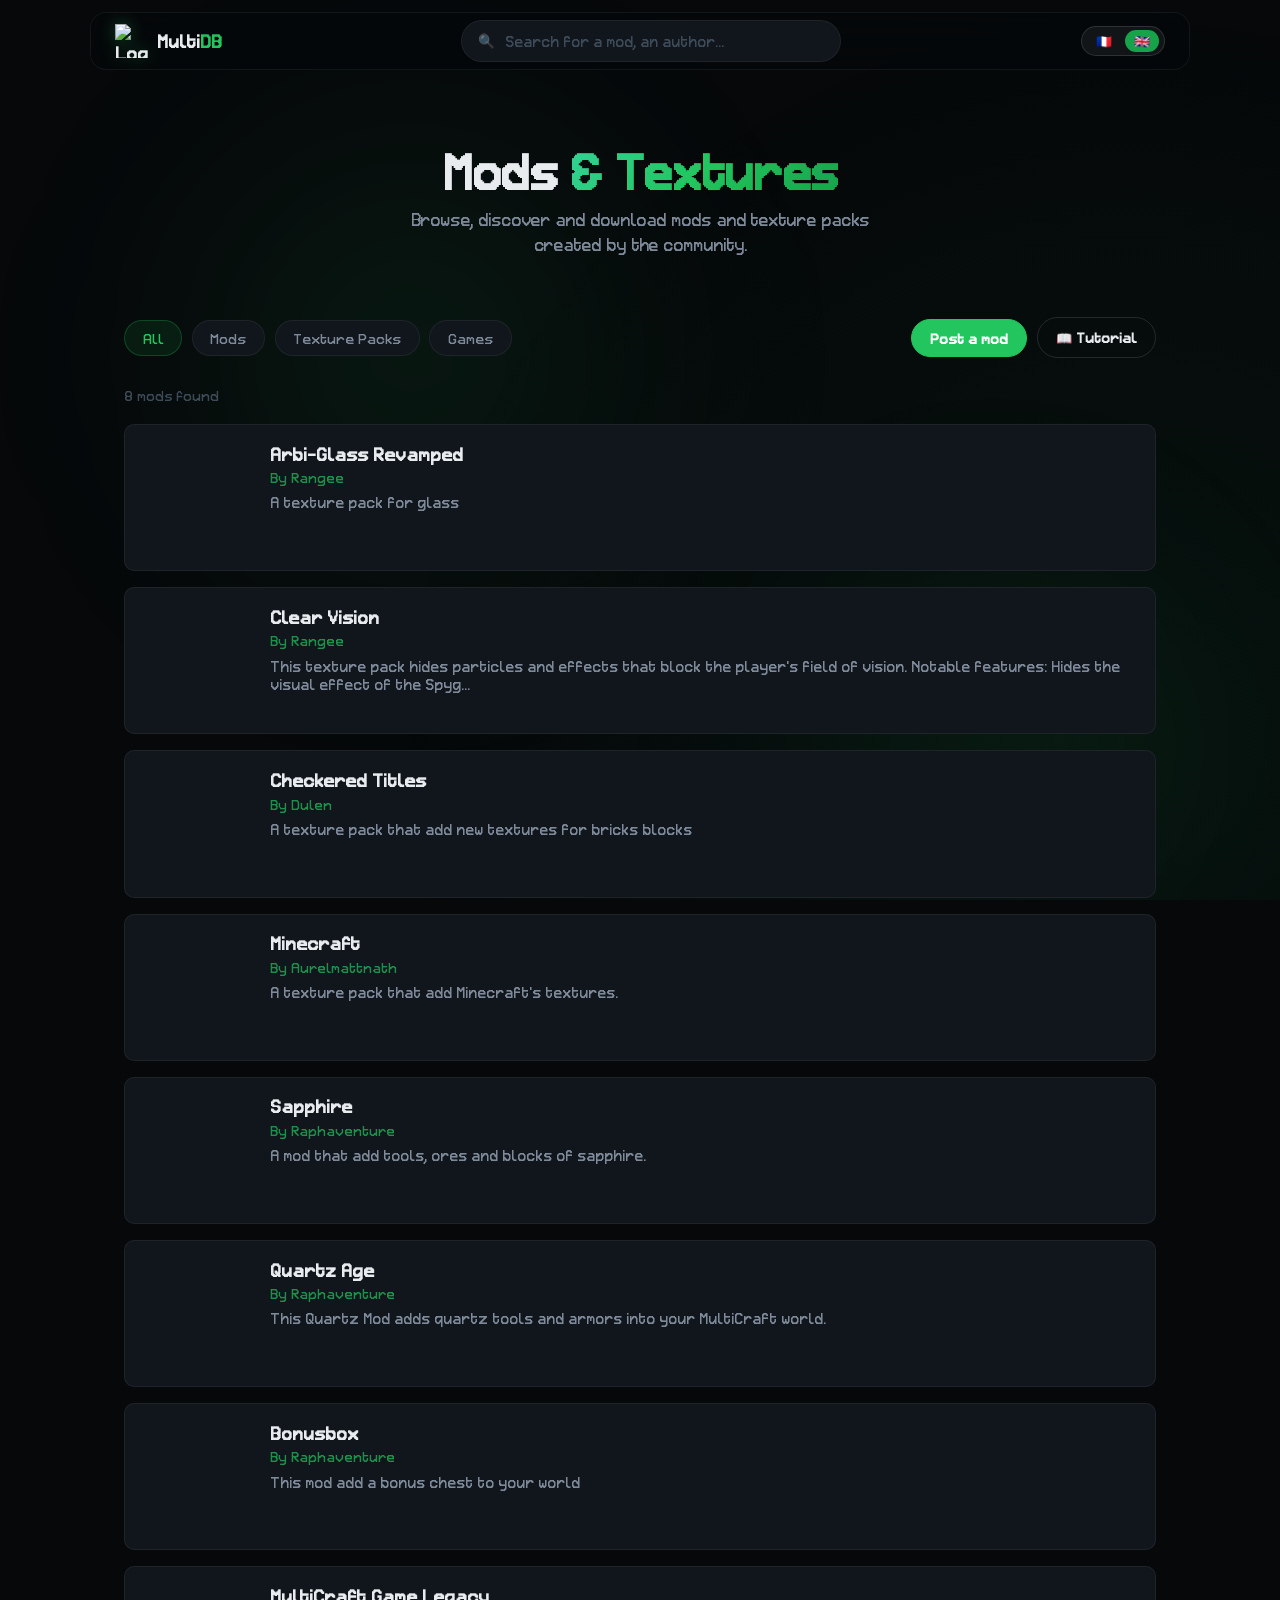
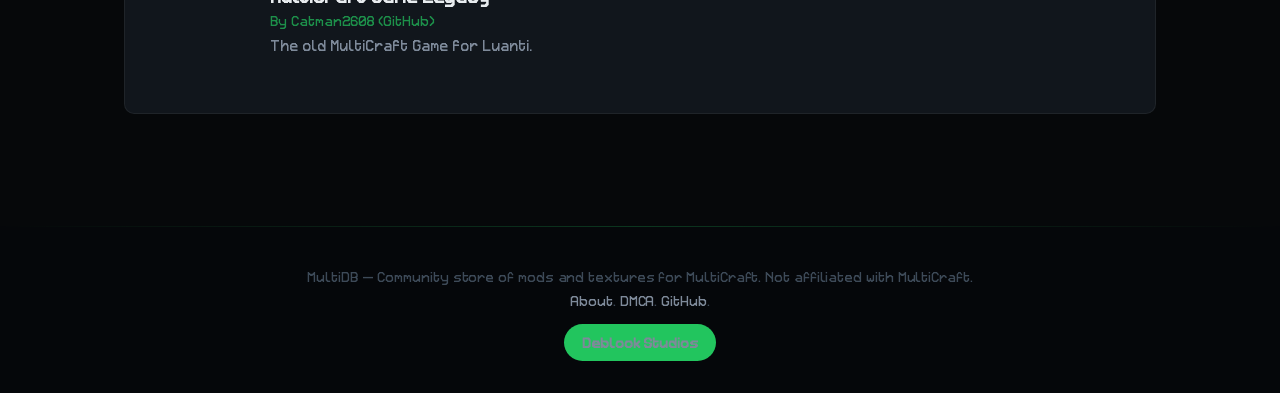
==== index.html @ 2a4f98fb "Add GoatCounter" ====
<!DOCTYPE html>
<html lang="fr">
<head>
<meta charset="UTF-8">
<meta name="viewport" content="width=device-width, initial-scale=1.0">
<title id="page-title">MultiDB — Mods & Textures pour MultiCraft</title>
<meta name="description" id="page-description" content="MultiDB, le store communautaire de mods et textures pour MultiCraft.">
<meta name="google-site-verification" content="StuE6oomFtFn4pFJ5taW9_EfONIFjCqAtrxFwFtbaLA" />
<link rel="stylesheet" href="style.css">
</head>
<body>

<div class="grid-bg"></div>
<div id="cursor-halo"></div>

<header class="site-header">
  <div class="header-inner">
    <a href="#/" class="logo" id="logo-home">
      <span class="logo">
  <img src="/icon.png" alt="Logo" style="width: 2em; height: 2em; vertical-align: middle;" />
</span>
      <span class="logo-text">Multi<em>DB</em></span>
    </a>
    <div class="search-bar" id="search-wrapper">
      <span class="search-icon">🔍</span>
      <input type="text" id="search-input" placeholder="Rechercher un mod, un auteur…" autocomplete="off">
    </div>
    <div class="lang-switch" id="lang-switch" role="group" aria-label="Choix de la langue">
      <button type="button" class="lang-btn active" data-lang="fr">🇫🇷</button>
      <button type="button" class="lang-btn" data-lang="en">🇬🇧</button>
    </div>
  </div>
</header>

<main id="app">

  <section class="page active home-page" id="page-home">
    <div class="page-header">
      <h1 id="hero-title">Mods <span class="gradient-text">& Textures</span></h1>
      <p id="hero-subtitle">Parcours, découvre et télécharge des mods et packs de textures créés par la communauté.</p>
    </div>

    <div class="category-filters" id="category-filters" role="group" aria-label="Filtrer par catégorie">
      <button type="button" class="filter-btn active" data-category="all">Tout</button>
      <button type="button" class="filter-btn" data-category="mod">Mods</button>
      <button type="button" class="filter-btn" data-category="texture">Packs de textures</button>
      <button type="button" class="filter-btn" data-category="game">Jeux</button>
      <button type="button" class="btn-post-mod" id="post-mod-btn">Poster un mod</button>
      <a href="tuto.html" class="btn-tuto" id="tuto-btn">📖 Tutoriel</a>
    </div>

    <div class="servers-count" id="mods-count"></div>

    <div id="mods-list" class="mods-list">
      <div class="loading-state">
        <div class="spinner"></div>
        <span id="loading-label">Chargement…</span>
      </div>
    </div>
  </section>

  <section class="page" id="page-detail">
    <button class="btn btn-ghost back-btn" id="back-btn" type="button">↩ Retour à la liste</button>
    <div id="mod-detail-content"></div>
  </section>

</main>

<div class="modal-overlay" id="post-mod-overlay">
  <div class="modal-box" role="dialog" aria-modal="true" aria-labelledby="post-mod-title">
    <button type="button" class="modal-close" id="post-mod-close" aria-label="Fermer">✕</button>
    <h2 id="post-mod-title">Poster un mod</h2>
    <p id="post-mod-text">Pour poster un mod, envoie un message sur Discord à <strong>.lucas76.</strong> ou un mail à <a href="mailto:creatif.france@outlook.com">creatif.france@outlook.com</a>.</p>
  </div>
</div>

<footer class="site-footer">
  <p id="footer-text">MultiDB — Store communautaire de mods et textures pour MultiCraft. Non affilié à l'éditeur du jeu.</p>
  <a href="https://multidb.vercel.app/about.html">About</a>.
  <a href="dmca.html" id="dmca-link">DMCA</a>.
    <a href="https://github.com/Deblock-Studios/MultiDB" id="github-link">GitHub</a>.
  <br><a href="https://deblock-studios.vercel.app/" class="btn-deblock" target="_blank">Deblock Studios</a>
</footer>

<div class="survey-overlay" id="survey-overlay">
  <div class="survey-modal">
    <button type="button" class="survey-close" id="survey-close" aria-label="Fermer">✕</button>
    <p id="survey-text">Nous aimerions connaitre votre avis sur MultiDB. Nous avons créé un sondage : il ne dure pas plus d'une minute à remplir ! Un grand merci à ceux qui le feront, vous aidez le développement de MultiDB.</p>
    <div style="display: flex; gap: 0.75rem; align-items: center; margin-top: 1.25rem;">
      <a href="https://framaforms.org/multidb-1785415778" class="survey-btn" id="survey-link" target="_blank" rel="noopener noreferrer">🤝 Donner mon avis</a>
      <button type="button" class="survey-skip" id="survey-skip">Plus tard</button>
    </div>
  </div>
</div>

<script src="script.js"></script>
  <!-- 100% privacy-first analytics -->
<script async src="https://scripts.simpleanalyticscdn.com/latest.js"></script>
<script data-goatcounter="https://deblock-studios.goatcounter.com/count"async src="//gc.zgo.at/count.js"></script>

</body>
</html>
---- style.css ----
@font-face {
  font-family: 'MultiCraftFont';
  src: url('MultiCraftFont.ttf') format('truetype');
  font-weight: normal;
  font-style: normal;
}

:root {
  --bg-deep: #06080a;
  --bg-surface: #0c1014;
  --bg-card: #11161c;
  --bg-card-hover: #161d26;
  --border: rgba(255, 255, 255, 0.06);
  --border-strong: rgba(255, 255, 255, 0.12);
  --green: #22c55e;
  --green-dim: #16a34a;
  --green-glow: rgba(34, 197, 94, 0.12);
  --green-muted: rgba(34, 197, 94, 0.7);
  --text: #e8ecef;
  --text-muted: #7e8a9a;
  --text-dim: #3d4a58;
  --radius: 10px;
  --radius-sm: 7px;
  --header-h: 56px;
  --font: 'MultiCraftFont', 'Inter', -apple-system, BlinkMacSystemFont, 'Segoe UI', sans-serif;
  --mono: 'MultiCraftFont', 'SF Mono', 'Fira Code', monospace;
  --transition: 0.22s cubic-bezier(0.4, 0, 0.2, 1);
}

*,
*::before,
*::after {
  box-sizing: border-box;
  margin: 0;
  padding: 0;
}

html {
  scroll-behavior: smooth;
  -webkit-font-smoothing: antialiased;
}

body {
  font-family: var(--font);
  background: var(--bg-deep);
  color: var(--text);
  min-height: 100vh;
  line-height: 1.6;
  overflow-x: hidden;
  letter-spacing: -0.005em;
}

/* ── Fond d'ambiance (orbs flottants) ── */

.grid-bg {
  position: fixed;
  inset: 0;
  z-index: 0;
  pointer-events: none;
  overflow: hidden;
  background: radial-gradient(circle at 88% 82%, rgba(34, 197, 94, 0.06) 0%, transparent 55%);
}

.grid-bg::before,
.grid-bg::after {
  content: '';
  position: absolute;
  border-radius: 50%;
  filter: blur(100px);
  opacity: 0;
  animation: orbFloat 12s ease-in-out infinite, orbFadeIn 1.5s ease forwards;
}

.grid-bg::before {
  width: 620px;
  height: 620px;
  background: radial-gradient(circle, rgba(34, 197, 94, 0.12) 0%, transparent 70%);
  top: 5%;
  left: 8%;
  animation-duration: 14s, 1.5s;
}

.grid-bg::after {
  width: 520px;
  height: 520px;
  background: radial-gradient(circle, rgba(34, 197, 94, 0.09) 0%, transparent 70%);
  bottom: -12%;
  right: 2%;
  animation-duration: 12s, 1.5s;
  animation-delay: 0s, 0.35s;
}

@keyframes orbFloat {
  0%,
  100% {
    transform: translate(0, 0) scale(1);
  }

  33% {
    transform: translate(40px, -30px) scale(1.05);
  }

  66% {
    transform: translate(-30px, 25px) scale(0.97);
  }
}

@keyframes orbFadeIn {
  to {
    opacity: 1;
  }
}

/* ── Halo du curseur ── */

#cursor-halo {
  position: fixed;
  width: 100px;
  height: 100px;
  border-radius: 50%;
  pointer-events: none;
  z-index: 0;
  background: radial-gradient(circle, rgba(34, 197, 94, 0.14) 0%, transparent 70%);
  opacity: 0;
  transition: opacity 0.5s ease;
  will-change: transform;
}

body.cursor-active #cursor-halo {
  opacity: 1;
}

/* ── Header flottant (pilule) ── */

.site-header {
  position: sticky;
  top: 12px;
  z-index: 100;
  max-width: 1100px;
  margin: 0 auto;
  background: rgba(6, 8, 10, 0.82);
  backdrop-filter: blur(20px);
  -webkit-backdrop-filter: blur(20px);
  border: 1px solid var(--border);
  border-radius: 16px;
  overflow: hidden;
  transition: box-shadow 0.3s ease;
}

.site-header.scrolled {
  box-shadow: 0 4px 20px rgba(0, 0, 0, 0.35);
}

.header-inner {
  max-width: 1100px;
  margin: 0 auto;
  padding: 0 1.5rem;
  height: var(--header-h);
  display: flex;
  align-items: center;
  justify-content: space-between;
  gap: 1rem;
}

.logo {
  display: flex;
  align-items: center;
  gap: 0.55rem;
  text-decoration: none;
  color: var(--text);
  font-weight: 600;
  font-size: 1.05rem;
  transition: color var(--transition);
  flex-shrink: 0;
}

.logo:hover {
  color: var(--green);
}

.logo img {
  width: 2em;
  height: 2em;
  filter: drop-shadow(0 0 8px rgba(34, 197, 94, 0.35));
}

.logo em {
  font-style: normal;
  color: var(--green);
}

/* ── Layout principal ── */

#app {
  position: relative;
  z-index: 1;
  max-width: 1080px;
  margin: 0 auto;
  padding: 2.5rem 1.5rem 4rem;
  min-height: calc(100vh - var(--header-h) - 60px);
}

.page {
  display: none;
  animation: fadeIn 0.35s ease forwards;
}

.page.active {
  display: block;
}

@keyframes fadeIn {
  from {
    opacity: 0;
    transform: translateY(8px);
  }

  to {
    opacity: 1;
    transform: translateY(0);
  }
}

.gradient-text {
  background: linear-gradient(135deg, #34d399 0%, #22c55e 50%, #16a34a 100%);
  -webkit-background-clip: text;
  -webkit-text-fill-color: transparent;
  background-clip: text;
}

/* ── Héro (page d'accueil) ── */

.home-page .page-header {
  text-align: center;
  padding: 3rem 0 1.5rem;
}

.home-page .page-header h1 {
  font-size: clamp(2rem, 5vw, 2.8rem);
  line-height: 1.1;
  letter-spacing: -0.03em;
  margin-bottom: 0.75rem;
}

.home-page .page-header p {
  max-width: 480px;
  margin: 0 auto;
  color: var(--text-muted);
  font-size: 0.95rem;
  line-height: 1.65;
}

/* ── Boutons ── */

.btn {
  display: inline-flex;
  align-items: center;
  justify-content: center;
  gap: 0.4rem;
  padding: 0.55rem 1.15rem;
  border-radius: var(--radius-sm);
  font-family: var(--font);
  font-weight: 600;
  font-size: 0.82rem;
  text-decoration: none;
  cursor: pointer;
  border: none;
  transition: transform var(--transition), box-shadow var(--transition), background var(--transition), border-color var(--transition);
  text-align: center;
  letter-spacing: -0.01em;
}

.btn:hover {
  transform: translateY(-1px);
}

.btn:active {
  transform: translateY(0) scale(0.98);
}

.btn-primary {
  background: var(--green);
  color: #fff;
  box-shadow: 0 2px 10px rgba(34, 197, 94, 0.2);
}

.btn-primary:hover {
  background: var(--green-dim);
  box-shadow: 0 4px 18px rgba(34, 197, 94, 0.3);
}

.btn-ghost {
  background: transparent;
  color: var(--green);
  border: 1px solid var(--border-strong);
}

.btn-ghost:hover {
  background: rgba(34, 197, 94, 0.06);
  border-color: rgba(34, 197, 94, 0.3);
}

.back-btn {
  margin-bottom: 1.75rem;
}

/* ── En-têtes de page (sous-pages) ── */

.page-header {
  margin-bottom: 2.25rem;
}

.page-header h1 {
  font-size: clamp(1.6rem, 4vw, 2.2rem);
  margin-bottom: 0.4rem;
}

.page-header p {
  color: var(--text-muted);
  font-size: 0.98rem;
}

/* ── États de chargement ── */

.loading-state,
.empty-state,
.error-state {
  text-align: center;
  padding: 3rem 1rem;
  color: var(--text-muted);
}

.spinner {
  width: 32px;
  height: 32px;
  border: 2px solid var(--border);
  border-top-color: var(--green);
  border-radius: 50%;
  margin: 0 auto 0.85rem;
  animation: spin 0.7s linear infinite;
}

@keyframes spin {
  to {
    transform: rotate(360deg);
  }
}

/* ── Barre de recherche ── */

.search-bar {
  flex: 1;
  max-width: 380px;
  display: flex;
  align-items: center;
  gap: 0.6rem;
  background: var(--bg-card);
  border: 1px solid var(--border);
  border-radius: 999px;
  padding: 0.6rem 1rem;
  transition: border-color var(--transition), box-shadow var(--transition);
}

.search-bar:focus-within {
  border-color: rgba(34, 197, 94, 0.3);
  box-shadow: 0 0 0 2px rgba(34, 197, 94, 0.06);
}

.search-icon {
  font-size: 0.85rem;
  opacity: 0.5;
  flex-shrink: 0;
}

.search-bar input {
  flex: 1;
  border: none;
  outline: none;
  background: none;
  color: var(--text);
  font-family: var(--font);
  font-size: 0.85rem;
  min-width: 0;
}

.search-bar input::placeholder {
  color: var(--text-dim);
}

.servers-count {
  color: var(--text-dim);
  font-size: 0.8rem;
  margin-bottom: 1.1rem;
}

/* ── Filtres de catégories ── */

.category-filters {
  display: flex;
  gap: 0.6rem;
  flex-wrap: wrap;
  align-items: center;
  margin-bottom: 1.75rem;
}

.filter-btn {
  padding: 0.5rem 1.1rem;
  border: 1px solid var(--border);
  background: var(--bg-card);
  color: var(--text-muted);
  font-family: var(--font);
  font-weight: 500;
  font-size: 0.82rem;
  cursor: pointer;
  border-radius: 999px;
  transition: color var(--transition), background var(--transition), border-color var(--transition);
}

.filter-btn:hover {
  color: var(--text);
  border-color: var(--border-strong);
  background: rgba(255, 255, 255, 0.04);
}

.filter-btn.active {
  color: var(--green);
  background: rgba(34, 197, 94, 0.1);
  border-color: rgba(34, 197, 94, 0.25);
}

.btn-post-mod {
  margin-left: auto;
  padding: 0.55rem 1.15rem;
  border: 1px solid var(--green);
  background: var(--green);
  color: #fff;
  font-family: var(--font);
  font-weight: 600;
  font-size: 0.82rem;
  cursor: pointer;
  border-radius: 999px;
  transition: background var(--transition), transform var(--transition), box-shadow var(--transition);
}

.btn-post-mod:hover {
  background: var(--green-dim);
  transform: translateY(-1px);
  box-shadow: 0 2px 10px rgba(34, 197, 94, 0.2);
}

.btn-tuto {
  display: inline-flex;
  align-items: center;
  gap: 0.4rem;
  padding: 0.55rem 1.15rem;
  border: 1px solid var(--border-strong);
  background: transparent;
  color: var(--text);
  font-family: var(--font);
  font-weight: 600;
  font-size: 0.82rem;
  cursor: pointer;
  border-radius: 999px;
  text-decoration: none;
  transition: background var(--transition), border-color var(--transition), transform var(--transition);
}

.btn-tuto:hover {
  background: rgba(255, 255, 255, 0.05);
  border-color: rgba(34, 197, 94, 0.3);
  transform: translateY(-1px);
}

/* ── Sélecteur de langue ── */

.lang-switch {
  display: flex;
  align-items: center;
  gap: 4px;
  background: rgba(255, 255, 255, 0.06);
  border: 1px solid rgba(255, 255, 255, 0.12);
  border-radius: 999px;
  padding: 3px 5px;
  flex-shrink: 0;
}

.lang-btn {
  background: none;
  border: none;
  cursor: pointer;
  font-size: 0.8rem;
  font-weight: 700;
  letter-spacing: 0.04em;
  color: var(--text-dim);
  padding: 0.3rem 0.55rem;
  border-radius: 999px;
  transition: background 0.18s, color 0.18s;
  line-height: 1;
  font-family: var(--font);
}

.lang-btn:hover:not(.active) {
  background: rgba(255, 255, 255, 0.08);
  color: var(--text);
}

.lang-btn.active {
  background: var(--green-dim);
  color: #fff;
}

/* ── Modale "Poster un mod" ── */

.modal-overlay {
  display: none;
  position: fixed;
  inset: 0;
  background: rgba(0, 0, 0, 0.65);
  backdrop-filter: blur(8px);
  -webkit-backdrop-filter: blur(8px);
  align-items: center;
  justify-content: center;
  z-index: 1000;
  padding: 1.25rem;
}

.modal-overlay.active {
  display: flex;
}

.modal-box {
  position: relative;
  width: 100%;
  max-width: 420px;
  background: var(--bg-card);
  border: 1px solid var(--border-strong);
  border-radius: var(--radius);
  padding: 1.75rem 1.5rem 1.5rem;
  box-shadow: 0 20px 60px rgba(0, 0, 0, 0.5);
  animation: slideUp 0.25s ease;
}

.modal-box h2 {
  margin: 0 0 0.9rem;
  color: var(--text);
  font-size: 1.2rem;
  padding-right: 1.5rem;
}

.modal-box p {
  margin: 0;
  color: var(--text-muted);
  line-height: 1.6;
  font-size: 0.92rem;
}

.modal-box a {
  color: var(--green);
  text-decoration: underline;
  text-underline-offset: 3px;
}

.modal-close {
  position: absolute;
  top: 1rem;
  right: 1rem;
  width: 30px;
  height: 30px;
  border-radius: 50%;
  border: 1px solid var(--border);
  background: transparent;
  color: var(--text-muted);
  font-size: 0.88rem;
  cursor: pointer;
  transition: color var(--transition), border-color var(--transition);
  display: flex;
  align-items: center;
  justify-content: center;
}

.modal-close:hover {
  color: var(--text);
  border-color: var(--border-strong);
}

/* ── Liste des mods ── */

.mods-list {
  display: flex;
  flex-direction: column;
  gap: 1rem;
}

@keyframes slideUp {
  from {
    opacity: 0;
    transform: translateY(12px);
  }

  to {
    opacity: 1;
    transform: translateY(0);
  }
}

.mod-card {
  display: flex;
  align-items: flex-start;
  gap: 1.1rem;
  width: 100%;
  background: var(--bg-card);
  border: 1px solid var(--border);
  border-radius: var(--radius);
  padding: 1.1rem;
  cursor: pointer;
  text-align: left;
  color: inherit;
  font-family: var(--font);
  transition: border-color var(--transition), transform var(--transition), background var(--transition), box-shadow var(--transition);
  animation: slideUp 0.4s ease backwards;
}

.mod-card:hover,
.mod-card:focus-visible {
  border-color: rgba(34, 197, 94, 0.2);
  background: var(--bg-card-hover);
  transform: translateY(-3px);
  box-shadow: 0 4px 20px rgba(0, 0, 0, 0.2);
}

.mod-card:focus-visible {
  outline: 2px solid var(--green-dim);
  outline-offset: 2px;
}

.mod-card-image {
  flex-shrink: 0;
  width: 110px;
  height: 110px;
  border-radius: var(--radius-sm);
  object-fit: cover;
  border: 1px solid var(--border);
  background: var(--bg-surface);
}

.mod-card-body {
  flex: 1;
  min-width: 0;
  display: flex;
  flex-direction: column;
  gap: 0.3rem;
}

.mod-card-title {
  font-size: 1.05rem;
  font-weight: 600;
  line-height: 1.3;
  word-break: break-word;
}

.mod-card-author {
  font-size: 0.78rem;
  color: var(--green-muted);
  font-weight: 500;
}

.mod-card-excerpt {
  font-size: 0.85rem;
  color: var(--text-muted);
  margin-top: 0.15rem;
  display: -webkit-box;
  -webkit-line-clamp: 2;
  -webkit-box-orient: vertical;
  overflow: hidden;
  word-break: break-word;
}

/* ── Page détail d'un mod ── */

.mod-detail-banner {
  width: 100%;
  max-height: 340px;
  object-fit: cover;
  border-radius: var(--radius);
  border: 1px solid var(--border);
  margin-bottom: 1.75rem;
  display: block;
  background: var(--bg-surface);
}

.mod-detail-title {
  font-size: clamp(1.6rem, 4vw, 2.3rem);
  margin-bottom: 0.6rem;
  word-break: break-word;
}

.mod-detail-meta {
  display: flex;
  flex-wrap: wrap;
  align-items: center;
  gap: 0.5rem 1rem;
  color: var(--text-muted);
  font-size: 0.92rem;
  margin-bottom: 1.75rem;
}

.mod-detail-author {
  color: var(--green-muted);
  font-weight: 600;
}

.btn-discord {
  display: inline-flex;
  align-items: center;
  gap: 0.45rem;
  padding: 0.4rem 0.9rem;
  background: #5865f2;
  color: #fff;
  font-family: var(--font);
  font-weight: 600;
  font-size: 0.82rem;
  border-radius: 999px;
  border: none;
  cursor: pointer;
  transition: background var(--transition), transform var(--transition);
}

.btn-discord:hover {
  background: #4752c4;
  transform: translateY(-1px);
}

.btn-discord.copied {
  background: var(--green);
}

.mod-detail-description {
  background: var(--bg-surface);
  border: 1px solid var(--border);
  border-radius: var(--radius);
  padding: 1.4rem 1.6rem;
  margin-bottom: 1.75rem;
  color: var(--text-muted);
  white-space: pre-line;
  line-height: 1.75;
  word-break: break-word;
}

.mod-detail-description h3 {
  color: var(--text-dim);
  font-size: 0.78rem;
  text-transform: uppercase;
  letter-spacing: 0.06em;
  margin-bottom: 0.85rem;
}

.mod-detail-description p {
  margin: 0;
  font-size: 0.92rem;
}

.mod-detail-actions {
  display: flex;
  gap: 0.75rem;
  flex-wrap: wrap;
}

/* ── Pied de page ── */

.site-footer {
  position: relative;
  z-index: 1;
  text-align: center;
  padding: 2.5rem 1.5rem 2rem;
  margin-top: 3rem;
  border-top: 1px solid transparent;
  border-image: linear-gradient(90deg, transparent, rgba(34, 197, 94, 0.25), transparent) 1;
  background: rgba(6, 8, 10, 0.6);
  color: var(--text-dim);
  font-size: 0.8rem;
}

.site-footer p {
  margin: 0 0 0.25rem;
}

.site-footer a {
  color: var(--text-muted);
  text-decoration: none;
  transition: color 0.15s;
}

.site-footer a:hover {
  color: var(--green);
}

.btn-deblock {
  display: inline-block;
  margin-top: 0.75rem;
  padding: 0.5rem 1.15rem;
  background: var(--green);
  color: #fff;
  font-size: 0.82rem;
  font-weight: 600;
  text-decoration: none;
  border-radius: 999px;
  transition: background 0.2s, transform 0.2s;
}

.btn-deblock:hover {
  background: var(--green-dim);
  color: #fff;
  transform: translateY(-1px);
}

/* ── MEDIA QUERIES ── */

@media (max-width: 1024px) {
  .header-inner {
    padding: 0 1rem;
  }

  #app {
    padding: 2rem 1rem 3rem;
  }
}

@media (max-width: 768px) {
  .site-header,
  .header-inner {
    overflow: visible;
  }

  .site-header {
    top: 8px;
    width: calc(100% - 1rem);
  }

  .header-inner {
    flex-wrap: wrap;
    height: auto;
    padding: 0.65rem 0.85rem;
    gap: 0.6rem;
  }

  .search-bar {
    order: 3;
    max-width: none;
    width: 100%;
  }

  #app {
    padding: 1.25rem 0.75rem 2.5rem;
  }

  .home-page .page-header {
    padding: 1.5rem 0 1.25rem;
  }

  .home-page .page-header h1 {
    font-size: clamp(1.7rem, 5vw, 2.3rem);
  }

  .page-header h1 {
    font-size: clamp(1.4rem, 4vw, 1.85rem);
  }

  .page-header p {
    font-size: 0.9rem;
  }

  .category-filters {
    gap: 0.5rem;
    margin-bottom: 1.5rem;
  }

  .mod-detail-banner {
    max-height: 220px;
  }

  .mod-detail-description {
    padding: 1.1rem 1.25rem;
    font-size: 0.92rem;
  }

  .mod-detail-actions {
    flex-direction: column;
  }

  .mod-detail-actions .btn {
    width: 100%;
  }
}

@media (max-width: 600px) {
  .btn-post-mod {
    margin-left: 0;
    width: 100%;
  }
}

@media (max-width: 560px) {
  .mod-card {
    flex-direction: column;
  }

  .mod-card-image {
    width: 100%;
    height: 160px;
  }

  .mod-card-excerpt {
    -webkit-line-clamp: 3;
  }

  .filter-btn {
    padding: 0.45rem 0.9rem;
    font-size: 0.78rem;
  }
}

@media (max-width: 480px) {
  .header-inner {
    padding: 0.6rem 0.75rem;
  }

  .logo {
    font-size: 0.9rem;
    gap: 0.4rem;
  }

  .btn {
    padding: 0.55rem 0.9rem;
    font-size: 0.82rem;
  }

  .mod-detail-title {
    font-size: 1.4rem;
  }

  .lang-switch {
    padding: 2px 3px;
  }

  .lang-btn {
    padding: 0.25rem 0.45rem;
    font-size: 0.7rem;
  }
}

@media (hover: none),
(pointer: coarse) {
  #cursor-halo {
    display: none;
  }
}

@media (prefers-reduced-motion: reduce) {

  *,
  *::before,
  *::after {
    animation-duration: 0.01ms !important;
    transition-duration: 0.01ms !important;
  }

  #cursor-halo {
    display: none;
  }
}

/* ── Popup de sondage ── */

.survey-overlay {
  display: none;
  position: fixed;
  inset: 0;
  background: rgba(0, 0, 0, 0.65);
  backdrop-filter: blur(8px);
  -webkit-backdrop-filter: blur(8px);
  align-items: center;
  justify-content: center;
  z-index: 2000;
  padding: 1.25rem;
}

.survey-overlay.active {
  display: flex;
}

.survey-modal {
  position: relative;
  width: 100%;
  max-width: 440px;
  background: var(--bg-card);
  border: 1px solid var(--border-strong);
  border-radius: var(--radius);
  padding: 1.75rem 1.5rem 1.5rem;
  box-shadow: 0 20px 60px rgba(0, 0, 0, 0.5);
  animation: slideUp 0.25s ease;
}

.survey-modal p {
  margin: 0 0 1.25rem;
  color: var(--text-muted);
  line-height: 1.7;
  font-size: 0.95rem;
}

.survey-modal .survey-btn {
  display: inline-block;
  padding: 0.65rem 1.3rem;
  background: var(--green);
  color: #fff;
  font-family: var(--font);
  font-weight: 600;
  font-size: 0.88rem;
  text-decoration: none;
  border-radius: var(--radius-sm);
  transition: background var(--transition), transform var(--transition);
  cursor: pointer;
  border: none;
}

.survey-modal .survey-btn:hover {
  background: var(--green-dim);
  transform: translateY(-1px);
}

.survey-modal .survey-skip {
  display: inline-block;
  margin-left: 0.75rem;
  padding: 0.7rem 0.5rem;
  background: transparent;
  color: var(--text-dim);
  font-family: var(--font);
  font-size: 0.85rem;
  cursor: pointer;
  border: none;
  text-decoration: underline;
  text-underline-offset: 3px;
  transition: color var(--transition);
}

.survey-modal .survey-skip:hover {
  color: var(--text-muted);
}

.survey-modal .survey-close {
  position: absolute;
  top: 1rem;
  right: 1rem;
  width: 30px;
  height: 30px;
  border-radius: 50%;
  border: 1px solid var(--border);
  background: transparent;
  color: var(--text-muted);
  font-size: 0.88rem;
  cursor: pointer;
  transition: color var(--transition), border-color var(--transition);
  display: flex;
  align-items: center;
  justify-content: center;
}

.survey-modal .survey-close:hover {
  color: var(--text);
  border-color: var(--border-strong);
}

@media (max-width: 480px) {
  .survey-modal {
    padding: 1.5rem 1.25rem 1.5rem;
  }

  .survey-modal .survey-skip {
    display: block;
    margin-left: 0;
    margin-top: 0.6rem;
    padding: 0.5rem 0;
  }
}
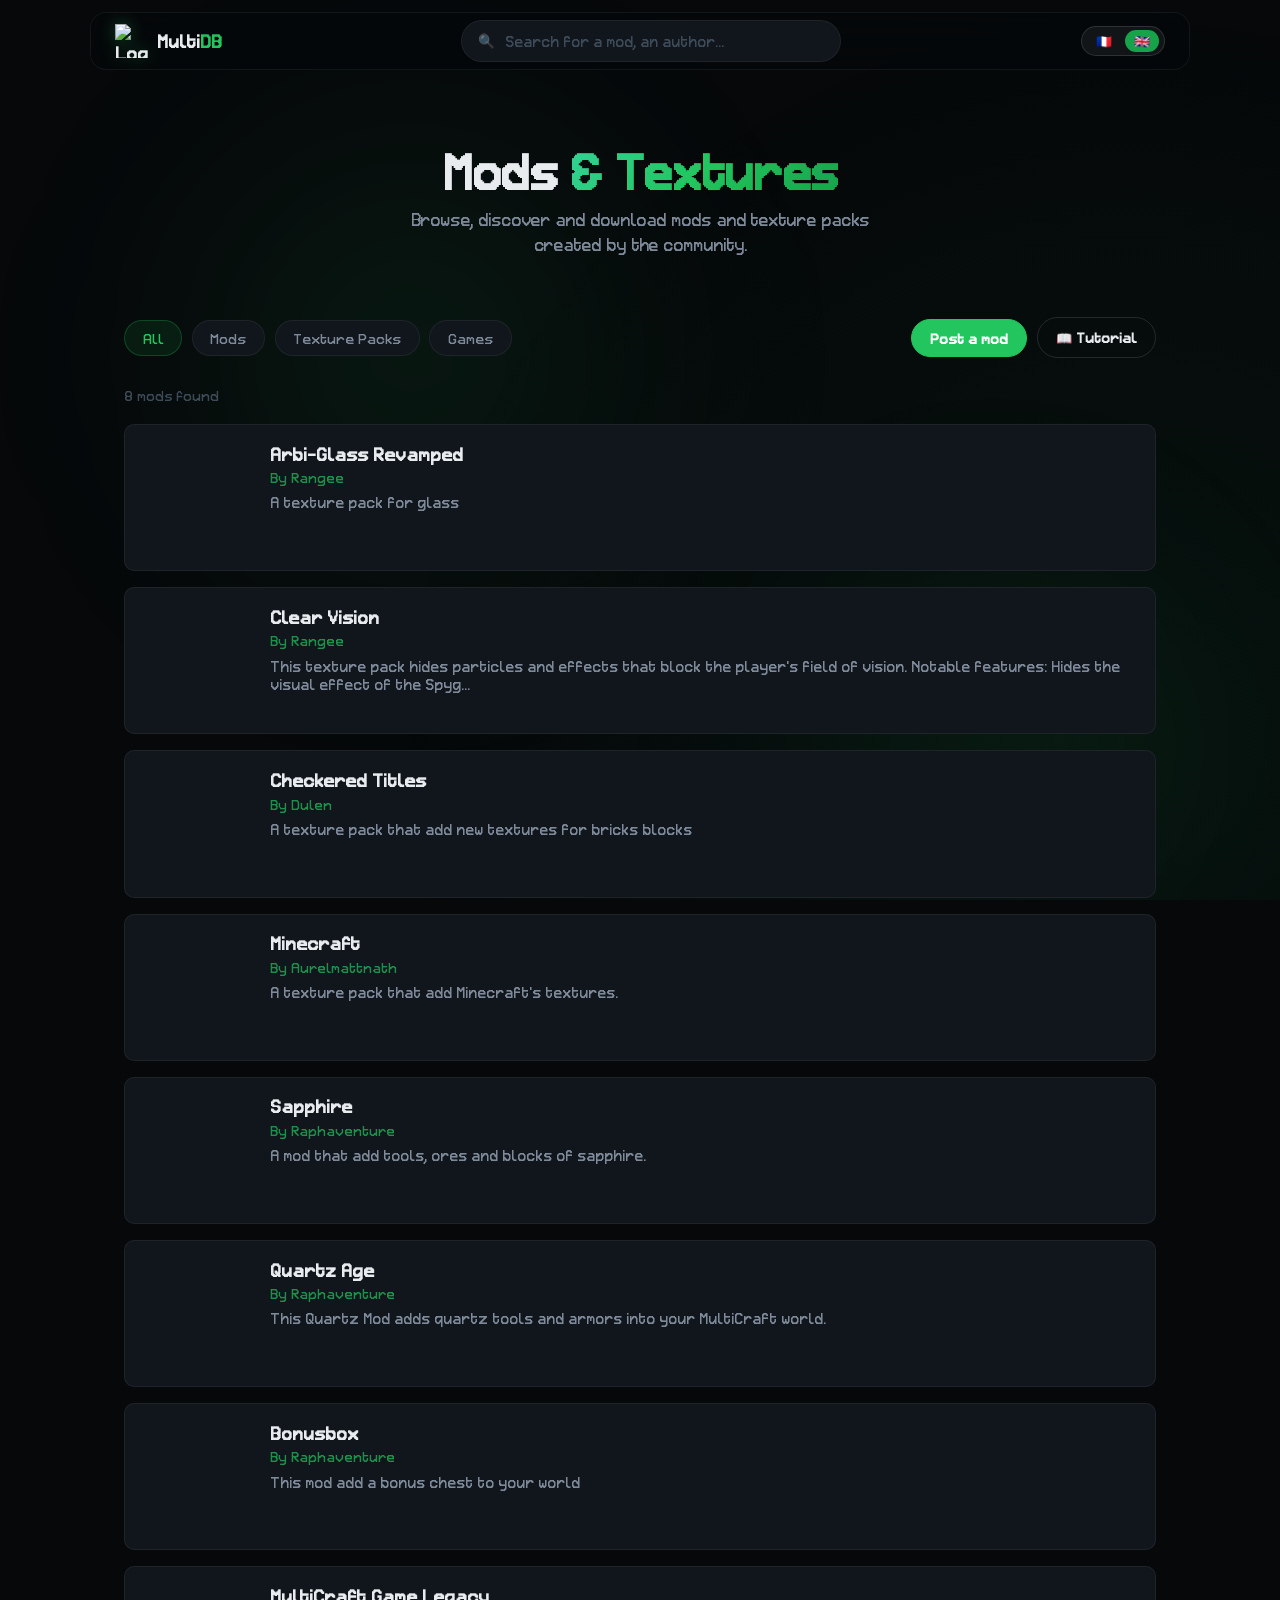
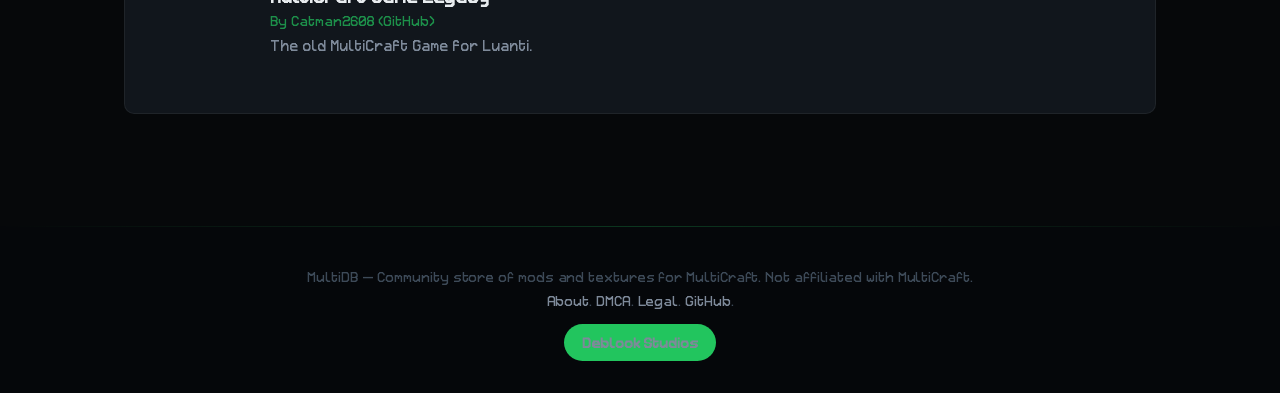
==== commit 2f9d6ea2: "add legal page" ====
--- a/index.html
+++ b/index.html
@@ -78,6 +78,7 @@
   <p id="footer-text">MultiDB — Store communautaire de mods et textures pour MultiCraft. Non affilié à l'éditeur du jeu.</p>
   <a href="https://multidb.vercel.app/about.html">About</a>.
   <a href="dmca.html" id="dmca-link">DMCA</a>.
+  <a href="legal.html" id="legal-link">Legal</a>.
     <a href="https://github.com/Deblock-Studios/MultiDB" id="github-link">GitHub</a>.
   <br><a href="https://deblock-studios.vercel.app/" class="btn-deblock" target="_blank">Deblock Studios</a>
 </footer>
@@ -96,7 +97,6 @@
 <script src="script.js"></script>
   <!-- 100% privacy-first analytics -->
 <script async src="https://scripts.simpleanalyticscdn.com/latest.js"></script>
-<script data-goatcounter="https://deblock-studios.goatcounter.com/count"async src="//gc.zgo.at/count.js"></script>
 
 </body>
 </html>
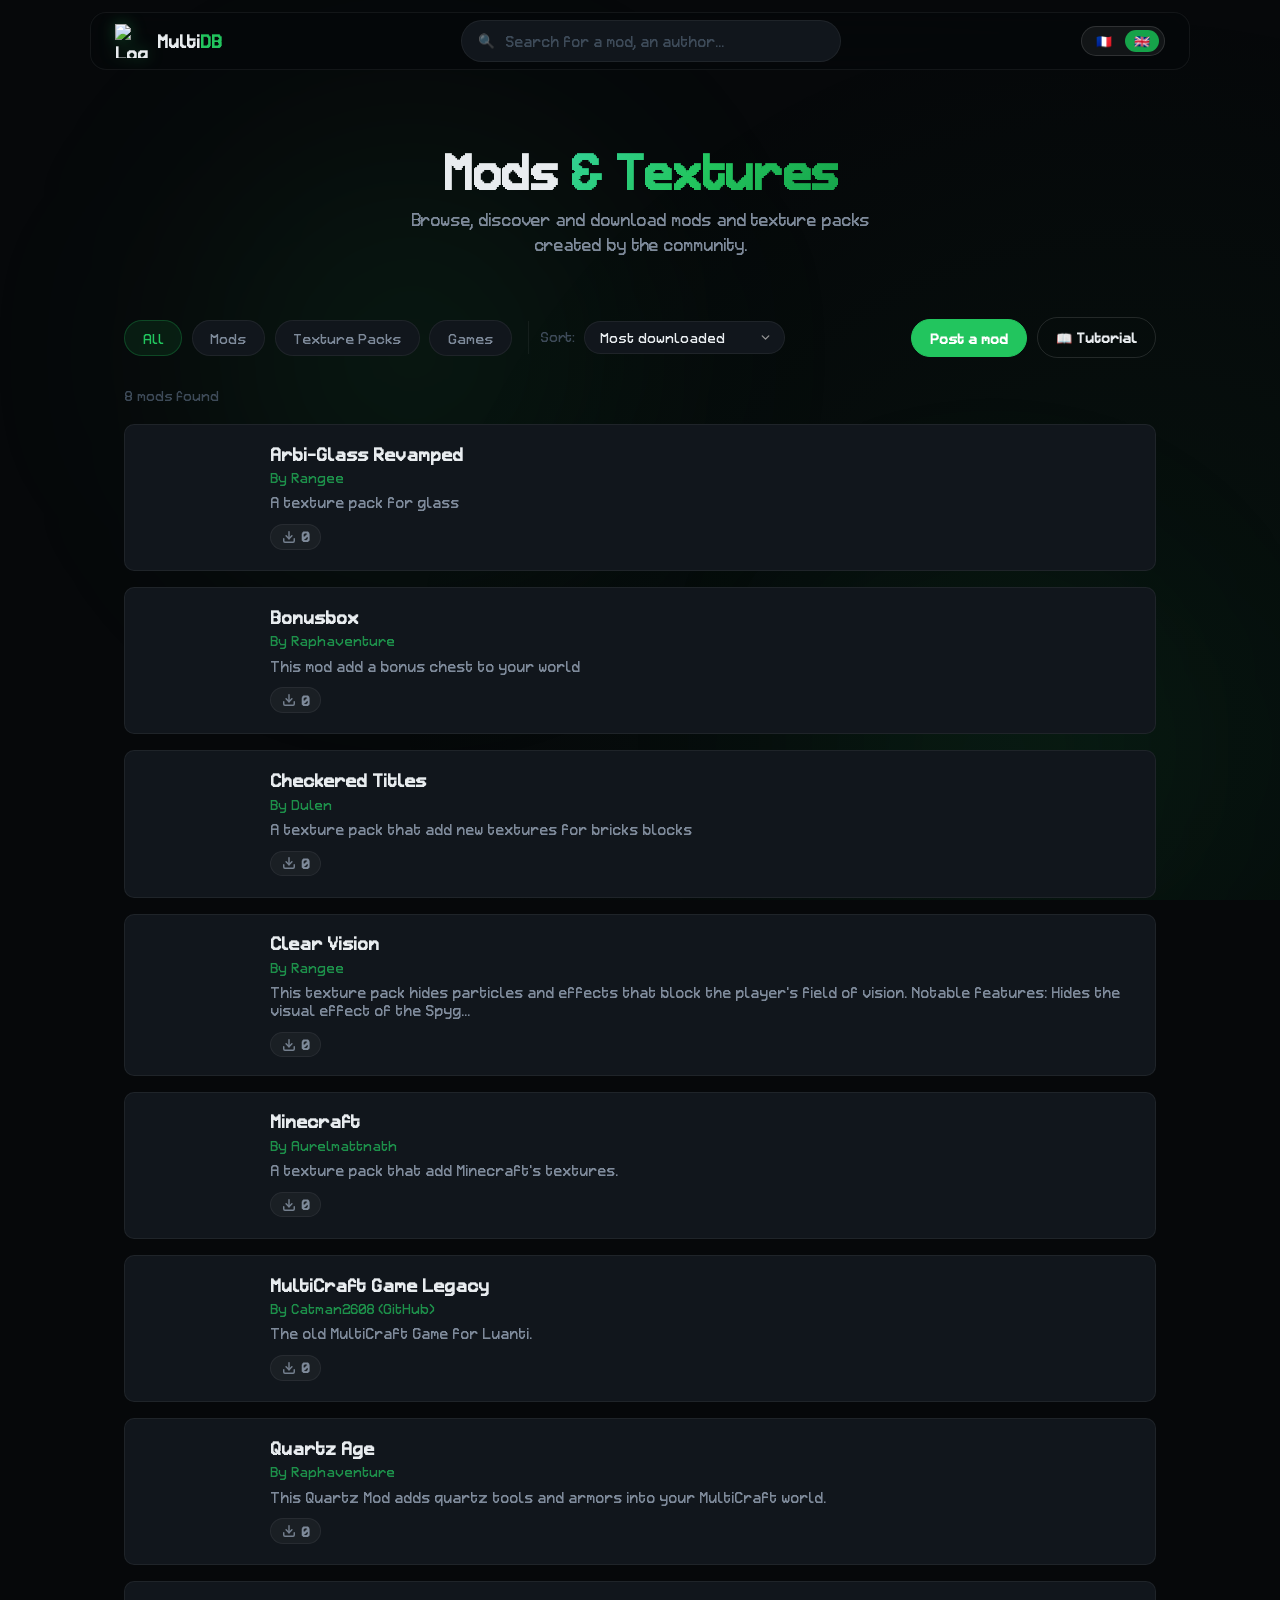
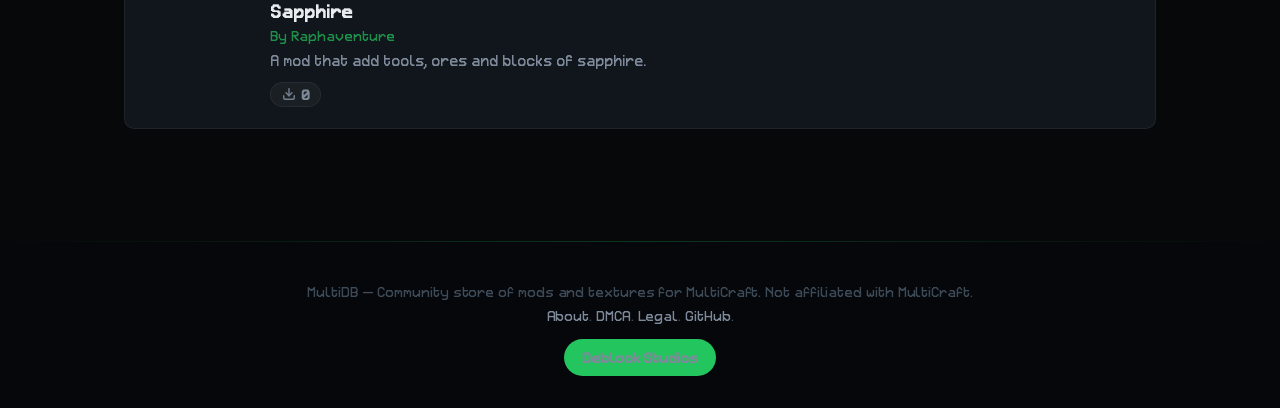
==== commit 7c0809c2: "add sort" ====
--- a/index.html
+++ b/index.html
@@ -45,6 +45,15 @@
       <button type="button" class="filter-btn" data-category="mod">Mods</button>
       <button type="button" class="filter-btn" data-category="texture">Packs de textures</button>
       <button type="button" class="filter-btn" data-category="game">Jeux</button>
+      <div class="sort-control">
+        <label for="sort-select" class="sort-label" id="sort-label">Trier :</label>
+        <select id="sort-select" class="sort-select">
+          <option value="downloads-desc" data-value="downloads-desc">Du plus téléchargé au moins téléchargé</option>
+          <option value="downloads-asc" data-value="downloads-asc">Du moins téléchargé au plus téléchargé</option>
+          <option value="name-asc" data-value="name-asc">Ordre alphabétique</option>
+          <option value="name-desc" data-value="name-desc">Ordre alphabétique inversé</option>
+        </select>
+      </div>
       <button type="button" class="btn-post-mod" id="post-mod-btn">Poster un mod</button>
       <a href="tuto.html" class="btn-tuto" id="tuto-btn">📖 Tutoriel</a>
     </div>
@@ -97,6 +106,7 @@
 <script src="script.js"></script>
   <!-- 100% privacy-first analytics -->
 <script async src="https://scripts.simpleanalyticscdn.com/latest.js"></script>
+<script data-goatcounter="https://deblock-studios.goatcounter.com/count"async src="//gc.zgo.at/count.js"></script>
 
 </body>
 </html>
--- a/style.css
+++ b/style.css
@@ -428,6 +428,53 @@
   border-color: rgba(34, 197, 94, 0.25);
 }
 
+/* ── Tri des mods ── */
+
+.sort-control {
+  display: inline-flex;
+  align-items: center;
+  gap: 0.55rem;
+  margin-left: 0.4rem;
+  padding-left: 0.7rem;
+  border-left: 1px solid var(--border);
+}
+
+.sort-label {
+  color: var(--text-dim);
+  font-size: 0.8rem;
+  font-weight: 500;
+  white-space: nowrap;
+}
+
+.sort-select {
+  appearance: none;
+  -webkit-appearance: none;
+  padding: 0.45rem 2.1rem 0.45rem 0.9rem;
+  border: 1px solid var(--border);
+  border-radius: 999px;
+  background: var(--bg-card);
+  background-image: url("data:image/svg+xml;charset=UTF-8,%3Csvg xmlns='http://www.w3.org/2000/svg' width='12' height='12' viewBox='0 0 24 24' fill='none' stroke='%23949494' stroke-width='2.5' stroke-linecap='round' stroke-linejoin='round'%3E%3Cpolyline points='6 9 12 15 18 9'/%3E%3C/svg%3E");
+  background-repeat: no-repeat;
+  background-position: right 0.75rem center;
+  background-size: 0.8rem;
+  color: var(--text);
+  font-family: var(--font);
+  font-size: 0.8rem;
+  font-weight: 500;
+  cursor: pointer;
+  outline: none;
+  transition: border-color var(--transition), color var(--transition);
+}
+
+.sort-select:hover {
+  border-color: var(--border-strong);
+}
+
+.sort-select:focus-visible {
+  border-color: var(--green);
+  box-shadow: 0 0 0 3px rgba(34, 197, 94, 0.15);
+}
+
 .btn-post-mod {
   margin-left: auto;
   padding: 0.55rem 1.15rem;
@@ -675,6 +722,35 @@
   word-break: break-word;
 }
 
+/* ── Compteur de téléchargements ── */
+
+.dl-icon {
+  flex-shrink: 0;
+  opacity: 0.9;
+}
+
+.mod-card-downloads {
+  display: inline-flex;
+  align-items: center;
+  gap: 0.35rem;
+  width: fit-content;
+  margin-top: 0.5rem;
+  padding: 0.2rem 0.65rem;
+  border: 1px solid var(--border);
+  background: rgba(255, 255, 255, 0.04);
+  border-radius: 999px;
+  font-size: 0.78rem;
+  font-weight: 600;
+  color: var(--text-muted);
+  transition: color var(--transition), border-color var(--transition);
+}
+
+.mod-card:hover .mod-card-downloads,
+.mod-card:focus-visible .mod-card-downloads {
+  color: var(--green-muted);
+  border-color: rgba(34, 197, 94, 0.3);
+}
+
 /* ── Page détail d'un mod ── */
 
 .mod-detail-banner {
@@ -707,6 +783,19 @@
 .mod-detail-author {
   color: var(--green-muted);
   font-weight: 600;
+}
+
+.mod-detail-downloads {
+  display: inline-flex;
+  align-items: center;
+  gap: 0.4rem;
+  padding: 0.25rem 0.7rem;
+  background: rgba(255, 255, 255, 0.04);
+  border: 1px solid var(--border);
+  border-radius: 999px;
+  color: var(--text-muted);
+  font-weight: 500;
+  font-size: 0.82rem;
 }
 
 .btn-discord {
@@ -896,6 +985,17 @@
   .btn-post-mod {
     margin-left: 0;
     width: 100%;
+  }
+
+  .sort-control {
+    margin-left: 0;
+    padding-left: 0;
+    border-left: none;
+    width: 100%;
+  }
+
+  .sort-select {
+    flex: 1;
   }
 }
 
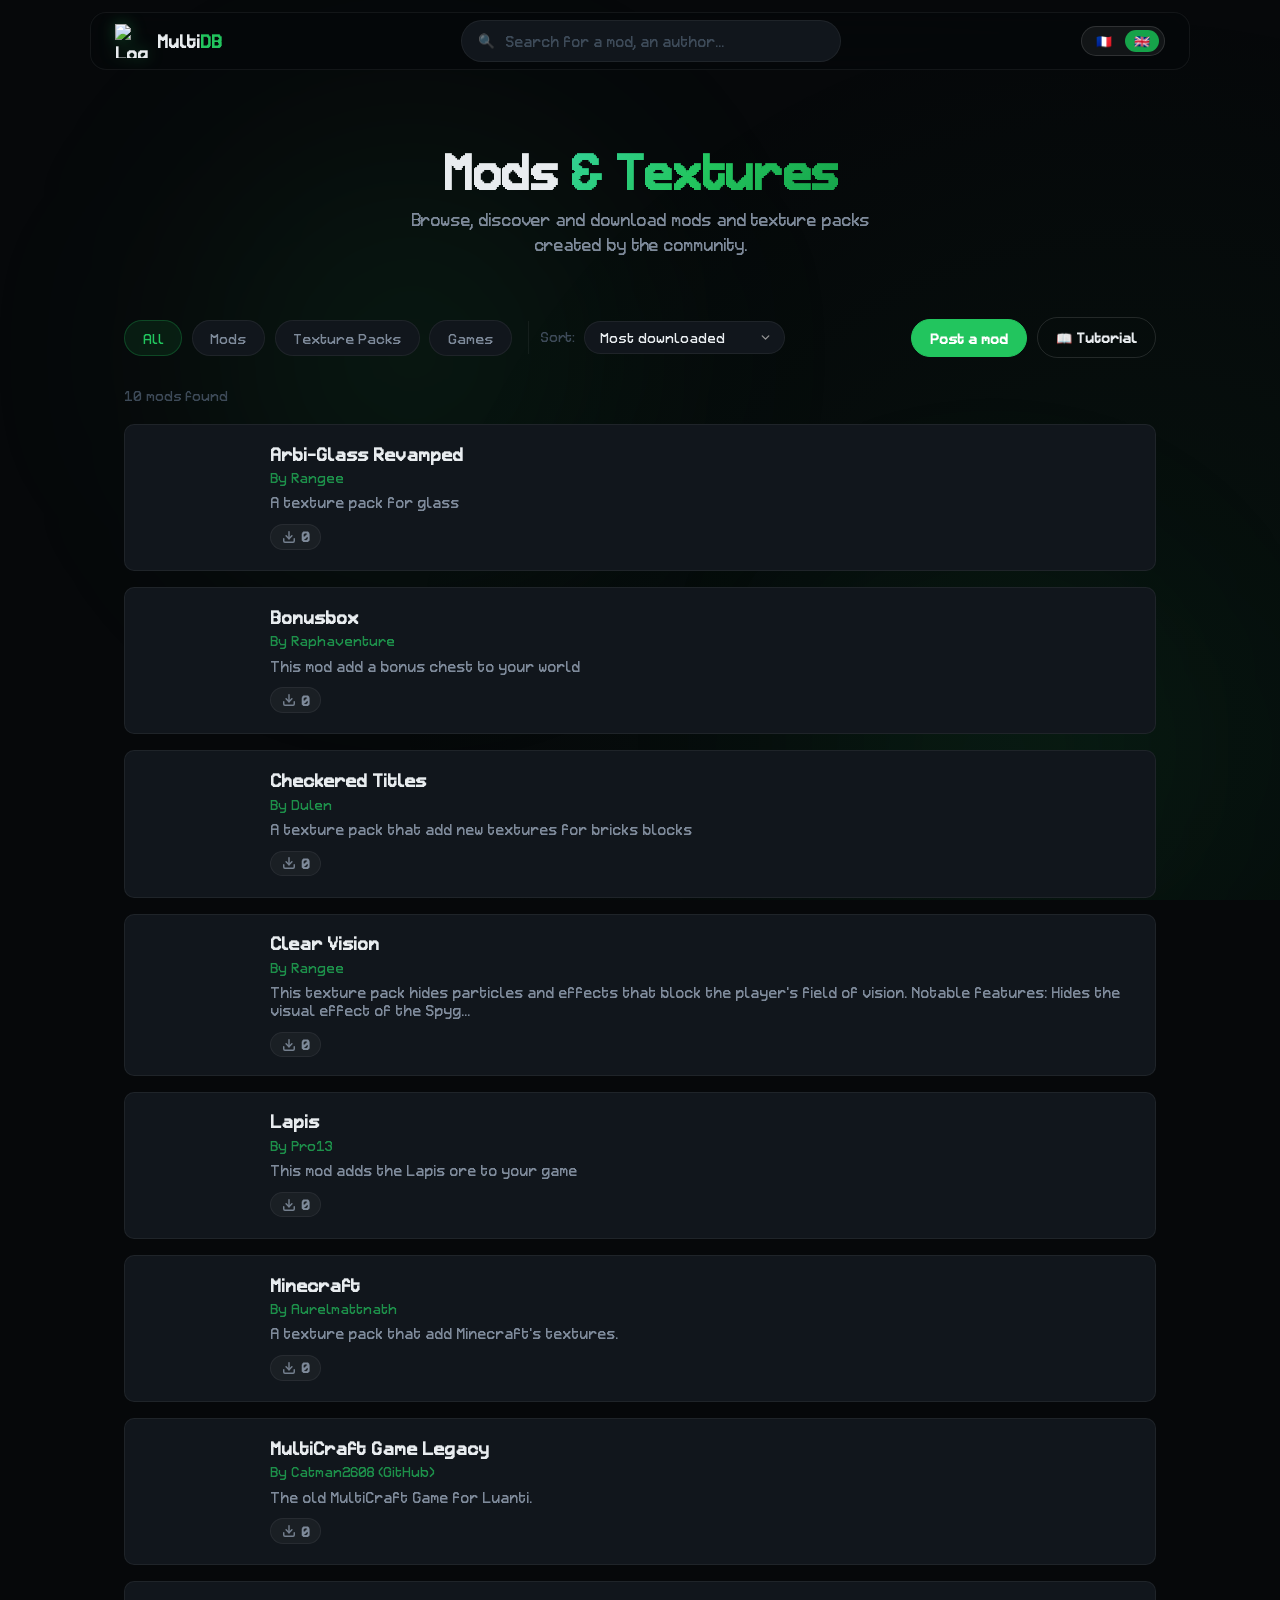
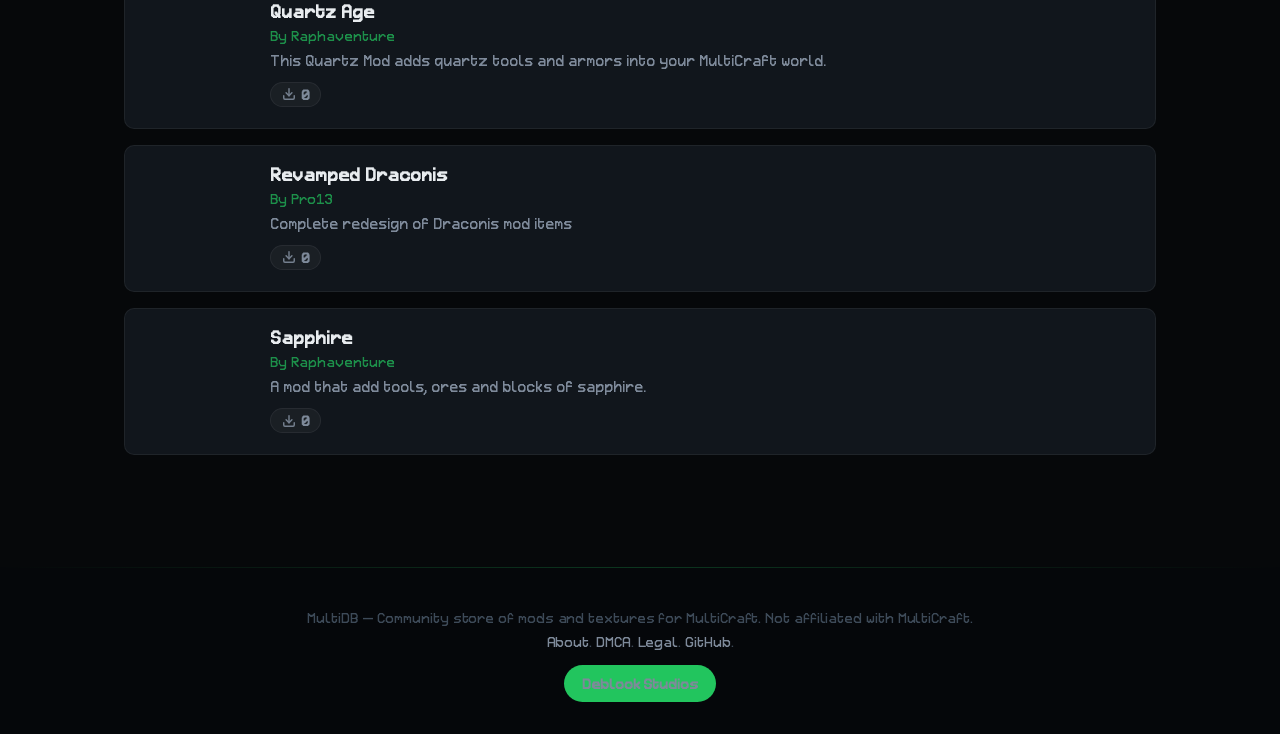
==== commit 516a68a9: "Update contact email for mod submissions" ====
--- a/index.html
+++ b/index.html
@@ -79,7 +79,7 @@
   <div class="modal-box" role="dialog" aria-modal="true" aria-labelledby="post-mod-title">
     <button type="button" class="modal-close" id="post-mod-close" aria-label="Fermer">✕</button>
     <h2 id="post-mod-title">Poster un mod</h2>
-    <p id="post-mod-text">Pour poster un mod, envoie un message sur Discord à <strong>.lucas76.</strong> ou un mail à <a href="mailto:creatif.france@outlook.com">creatif.france@outlook.com</a>.</p>
+    <p id="post-mod-text">Pour poster un mod, envoie un message sur Discord à <strong>.lucas76.</strong> ou un mail à <a href="mailto:deblock-studios@proton.me">deblock-studios@proton.me</a>.</p>
   </div>
 </div>
 
--- a/style.css
+++ b/style.css
@@ -1,6 +1,6 @@
 @font-face {
   font-family: 'MultiCraftFont';
-  src: url('MultiCraftFont.ttf') format('truetype');
+  src: url('MultiCraftFont.woff2') format('woff2');
   font-weight: normal;
   font-style: normal;
 }
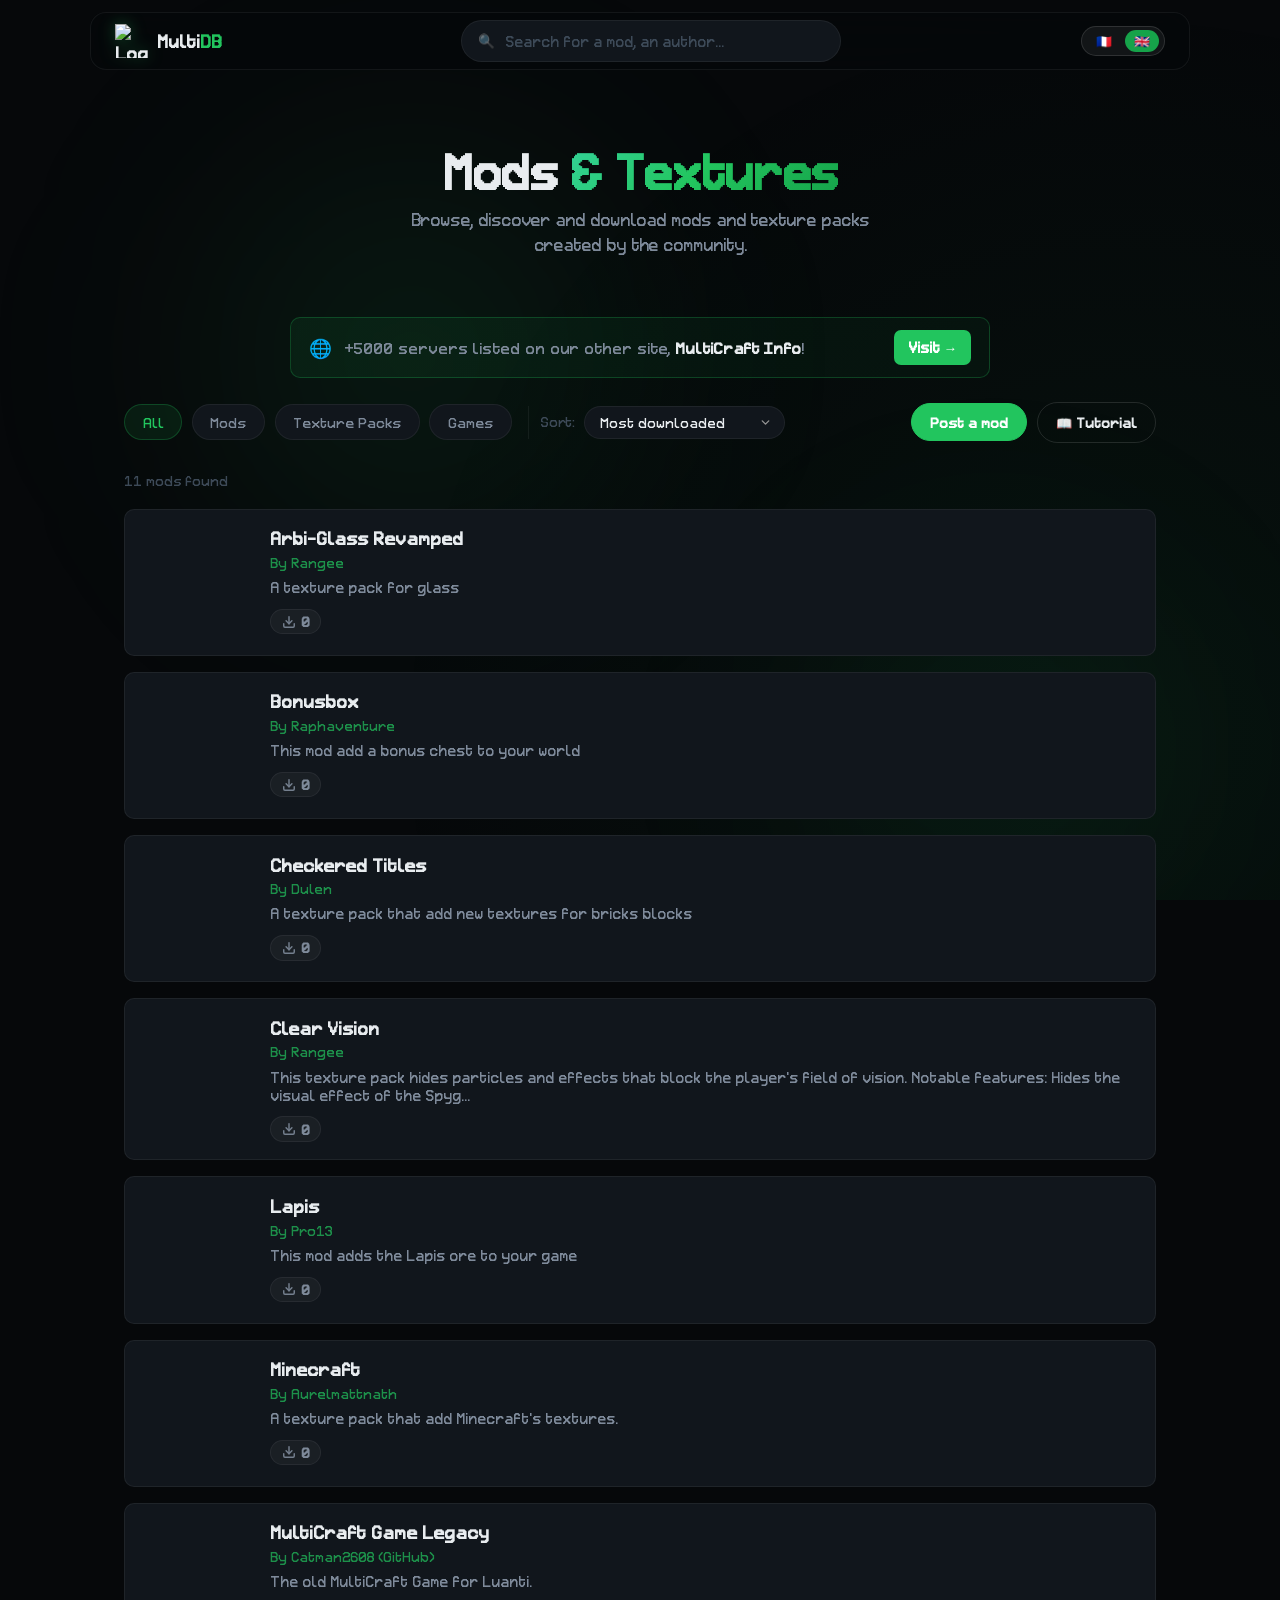
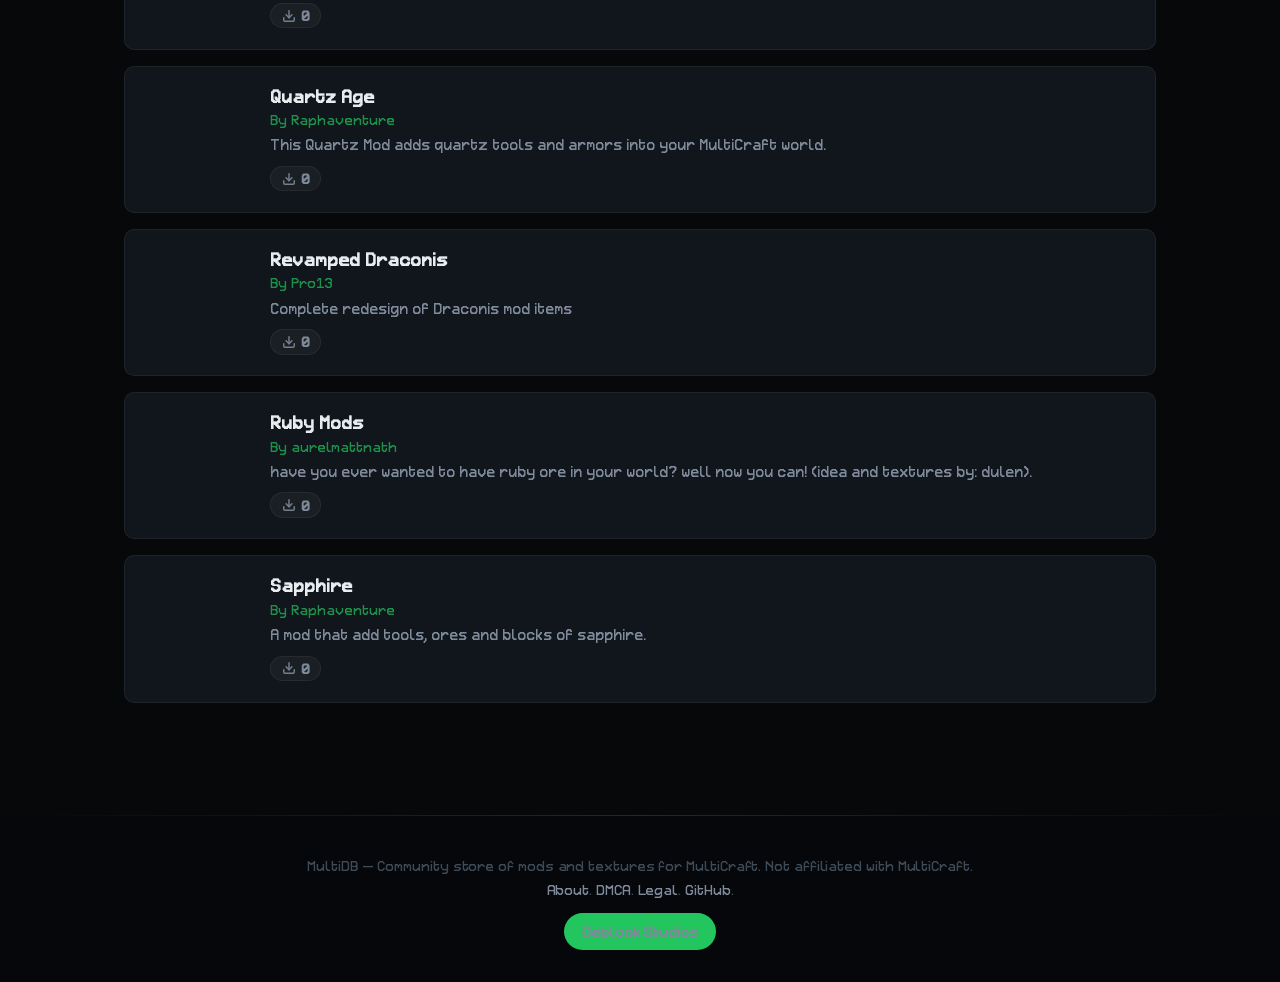
==== commit 604e0381: "Add a beautiful banner for MultiCraft Info" ====
--- a/index.html
+++ b/index.html
@@ -38,6 +38,12 @@
     <div class="page-header">
       <h1 id="hero-title">Mods <span class="gradient-text">& Textures</span></h1>
       <p id="hero-subtitle">Parcours, découvre et télécharge des mods et packs de textures créés par la communauté.</p>
+    </div>
+
+    <div class="announcement-banner">
+      <span class="announcement-icon">🌐</span>
+      <span class="announcement-text" id="announcement-text">+5000 serveurs répertoriés sur notre autre site, <strong>MultiCraft Info</strong> !</span>
+      <a href="https://multicraft-info.netlify.app" target="_blank" rel="noopener noreferrer" class="announcement-btn" id="announcement-btn">Accéder →</a>
     </div>
 
     <div class="category-filters" id="category-filters" role="group" aria-label="Filtrer par catégorie">
--- a/style.css
+++ b/style.css
@@ -1181,3 +1181,72 @@
     padding: 0.5rem 0;
   }
 }
+
+/* Announcement banner */
+.announcement-banner {
+  display: flex;
+  align-items: center;
+  gap: 0.75rem;
+  background: linear-gradient(135deg, rgba(34, 197, 94, 0.08) 0%, rgba(22, 163, 74, 0.05) 100%);
+  border: 1px solid rgba(34, 197, 94, 0.25);
+  border-radius: var(--radius);
+  padding: 0.75rem 1.1rem;
+  margin: 0 auto 1.5rem;
+  max-width: 700px;
+  flex-wrap: wrap;
+}
+
+.announcement-icon {
+  font-size: 1.15rem;
+  flex-shrink: 0;
+}
+
+.announcement-text {
+  flex: 1;
+  color: var(--text-muted);
+  font-size: 0.92rem;
+  min-width: 0;
+}
+
+.announcement-text strong {
+  color: var(--text);
+}
+
+.announcement-btn {
+  display: inline-flex;
+  align-items: center;
+  gap: 0.25rem;
+  padding: 0.4rem 0.9rem;
+  background: var(--green);
+  color: #fff;
+  border-radius: var(--radius-sm);
+  font-size: 0.85rem;
+  font-family: var(--font);
+  font-weight: 600;
+  text-decoration: none;
+  transition: background var(--transition), transform var(--transition), box-shadow var(--transition);
+  white-space: nowrap;
+  flex-shrink: 0;
+}
+
+.announcement-btn:hover {
+  background: var(--green-dim);
+  transform: translateY(-1px);
+  box-shadow: 0 4px 14px rgba(34, 197, 94, 0.25);
+}
+
+.announcement-btn:active {
+  transform: translateY(0);
+}
+
+@media (max-width: 520px) {
+  .announcement-banner {
+    flex-direction: column;
+    align-items: flex-start;
+    gap: 0.6rem;
+  }
+
+  .announcement-btn {
+    align-self: flex-start;
+  }
+}
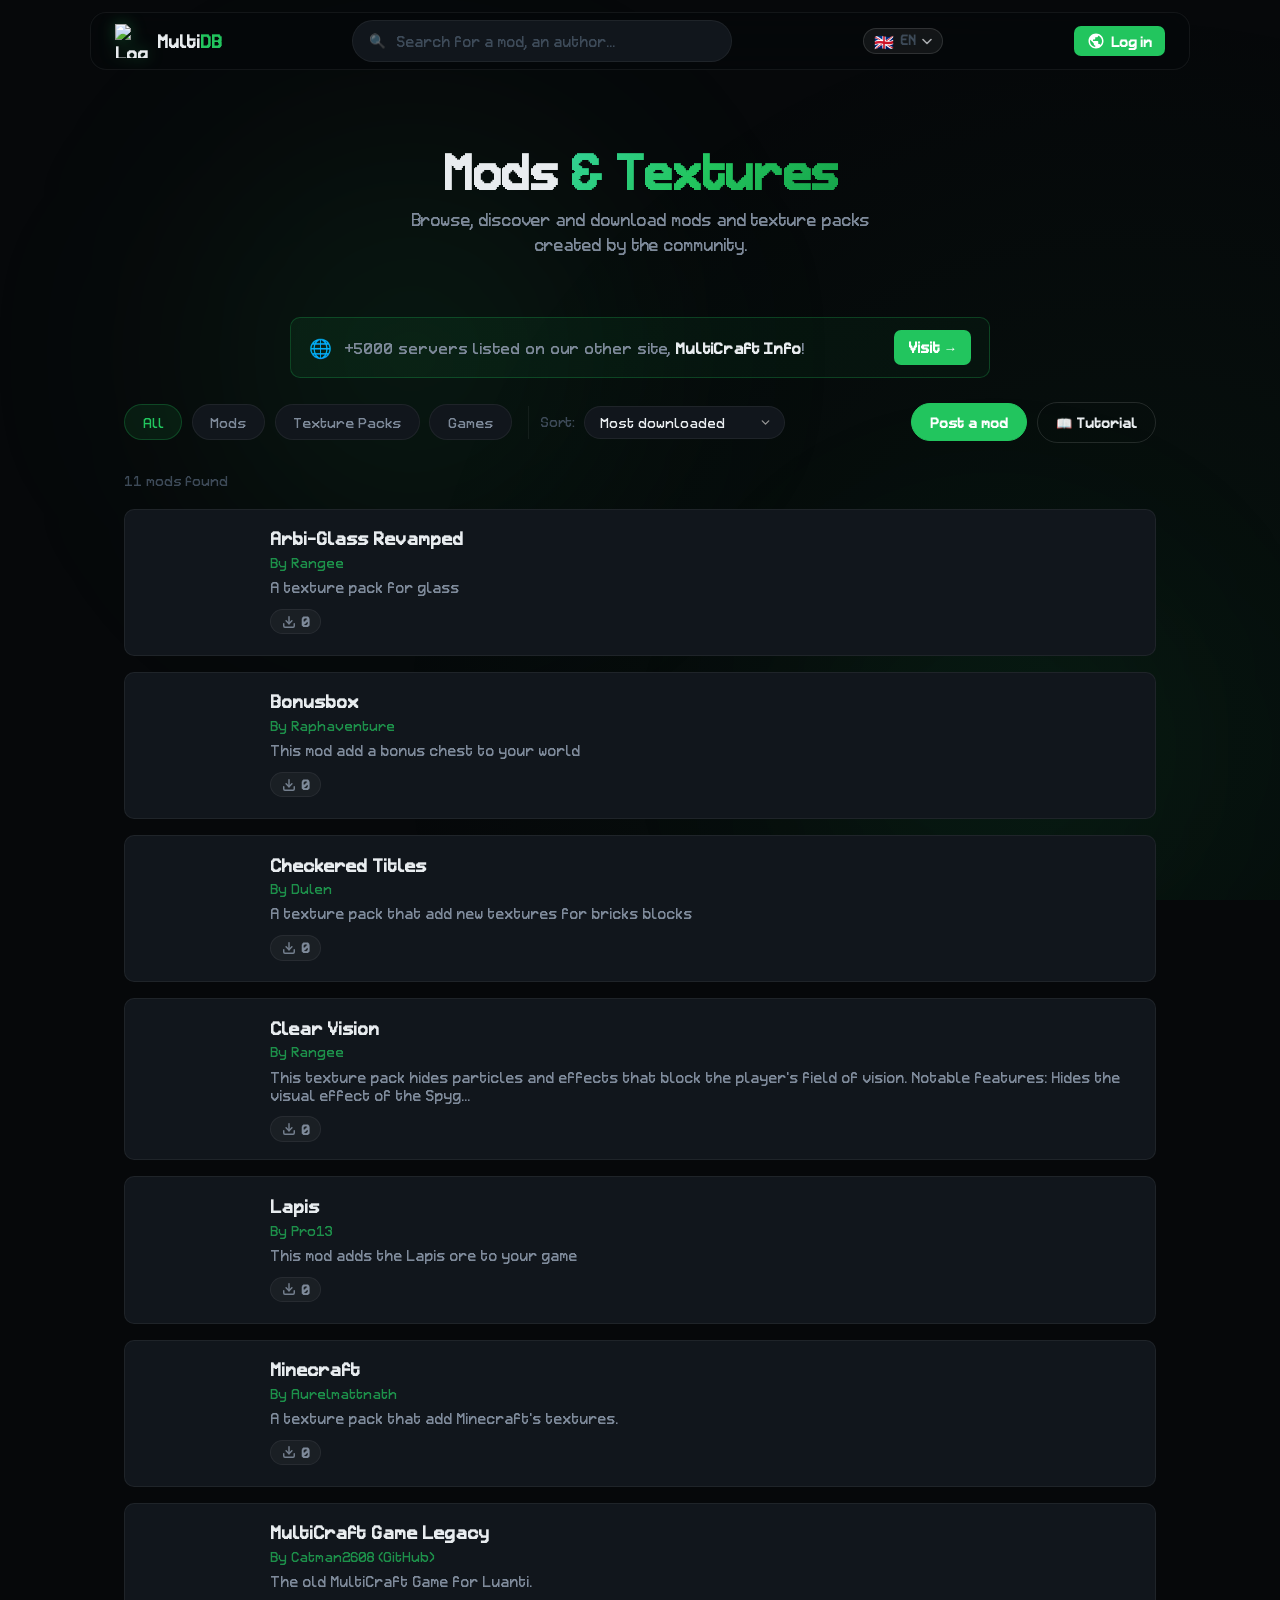
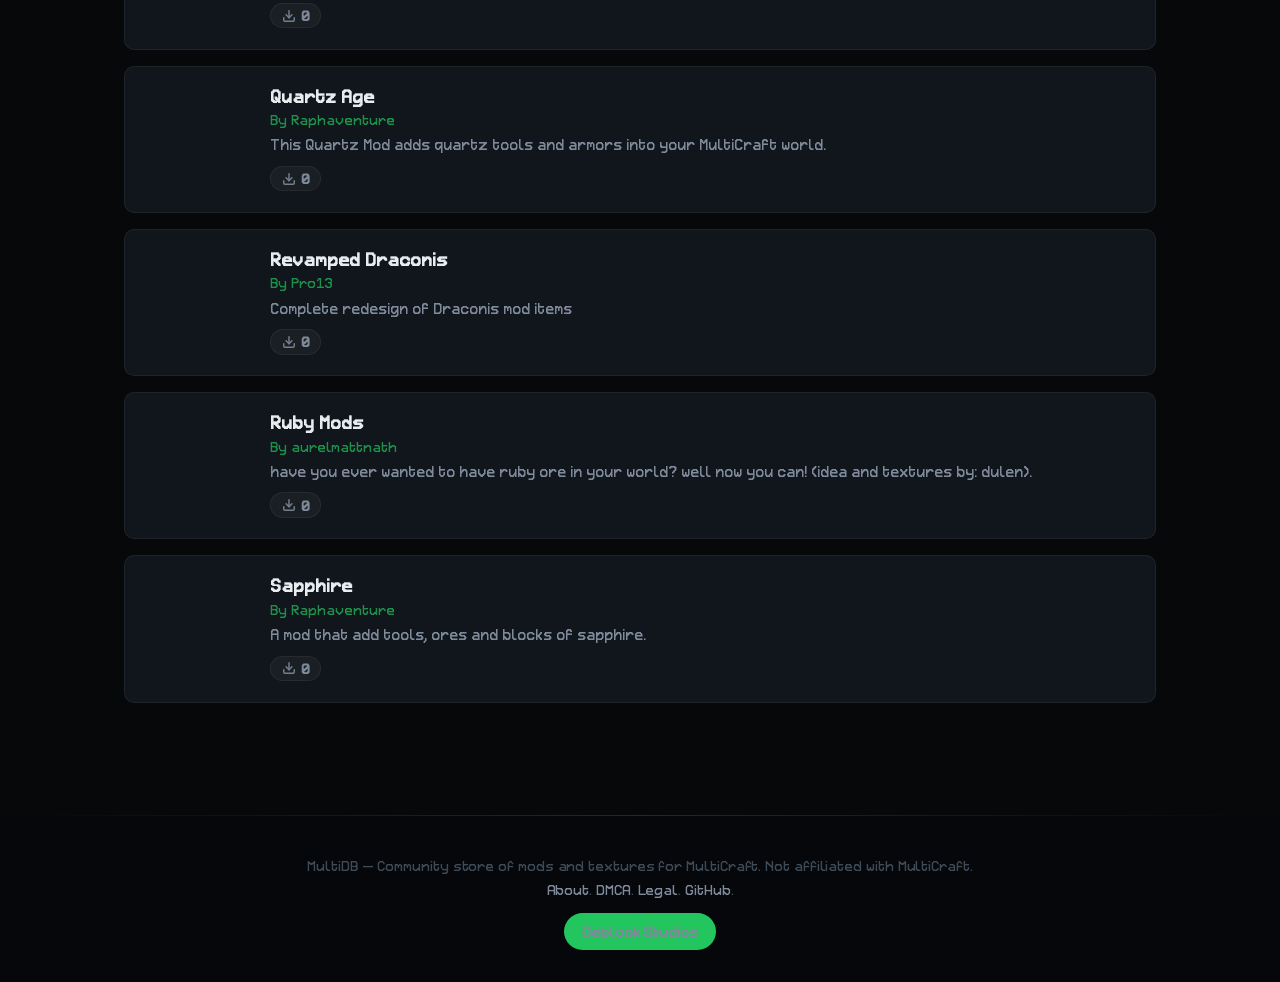
==== commit 55f44a57: "Add a full review system with Deblock Account (shared with MCI)" ====
--- a/index.html
+++ b/index.html
@@ -25,9 +25,21 @@
       <span class="search-icon">🔍</span>
       <input type="text" id="search-input" placeholder="Rechercher un mod, un auteur…" autocomplete="off">
     </div>
-    <div class="lang-switch" id="lang-switch" role="group" aria-label="Choix de la langue">
-      <button type="button" class="lang-btn active" data-lang="fr">🇫🇷</button>
-      <button type="button" class="lang-btn" data-lang="en">🇬🇧</button>
+    <div class="lang-switcher" id="lang-switcher" aria-label="Language / Langue"></div>
+    <div id="deblock-auth-widget" class="deblock-auth-widget">
+      <button id="deblock-login-btn" class="btn btn-deblock-auth" aria-label="Se connecter avec Deblock">
+        <svg width="18" height="18" viewBox="0 0 24 24" fill="currentColor" aria-hidden="true">
+          <path d="M12 2C6.48 2 2 6.48 2 12s4.48 10 10 10 10-4.48 10-10S17.52 2 12 2zm-1 17.93c-3.95-.49-7-3.85-7-7.93 0-.62.08-1.21.21-1.79L9 15v1c0 1.1.9 2 2 2v1.93zm6.9-2.54c-.26-.81-1-1.39-1.9-1.39h-1v-3c0-.55-.45-1-1-1H8v-2h2c.55 0 1-.45 1-1V7h2c1.1 0 2-.9 2-2v-.41c2.93 1.19 5 4.06 5 7.41 0 2.08-.8 3.97-2.1 5.39z" />
+        </svg>
+        <span id="deblock-btn-label">Connexion</span>
+      </button>
+      <div id="deblock-user-info" class="deblock-user-info" hidden>
+        <img id="deblock-avatar" class="deblock-avatar" src="" alt="" width="28" height="28">
+        <span id="deblock-username" class="deblock-username"></span>
+        <a href="#/profil" class="deblock-profile-link" aria-label="Profil">
+          <svg width="20" height="20" viewBox="0 0 24 24" xmlns="http://www.w3.org/2000/svg" fill="currentColor" aria-hidden="true"><path d="M9.6,3.32a3.86,3.86,0,1,0,3.86,3.85A3.85,3.85,0,0,0,9.6,3.32M16.35,11a.26.26,0,0,0-.25.21l-.18,1.27a4.63,4.63,0,0,0-.82.45l-1.2-.48a.3.3,0,0,0-.3.13l-1,1.66a.24.24,0,0,0,.06.31l1,.79a3.94,3.94,0,0,0,0,1l-1,.79a.23.23,0,0,0-.06.3l1,1.67c.06.13.19.13.3.13l1.2-.49a3.85,3.85,0,0,0,.82.46l.18,1.27a.24.24,0,0,0,.25.2h1.93a.24.24,0,0,0,.23-.2l.18-1.27a5,5,0,0,0,.81-.46l1.19.49c.12,0,.25,0,.32-.13l1-1.67a.23.23,0,0,0-.06-.3l-1-.79a4,4,0,0,0,0-.49,2.67,2.67,0,0,0,0-.48l1-.79a.25.25,0,0,0,.06-.31l-1-1.66c-.06-.13-.19-.13-.31-.13L19.5,13a4.07,4.07,0,0,0-.82-.45l-.18-1.27a.23.23,0,0,0-.22-.21H16.46M9.71,13C5.45,13,2,14.7,2,16.83v1.92h9.33a6.65,6.65,0,0,1,0-5.69A13.56,13.56,0,0,0,9.71,13m7.6,1.43a1.45,1.45,0,1,1,0,2.89,1.45,1.45,0,0,1,0-2.89Z"/></svg>
+        </a>
+      </div>
     </div>
   </div>
 </header>
@@ -58,6 +70,8 @@
           <option value="downloads-asc" data-value="downloads-asc">Du moins téléchargé au plus téléchargé</option>
           <option value="name-asc" data-value="name-asc">Ordre alphabétique</option>
           <option value="name-desc" data-value="name-desc">Ordre alphabétique inversé</option>
+          <option value="rating-desc" data-value="rating-desc">Mieux notés</option>
+          <option value="rating-asc" data-value="rating-asc">Moins bien notés</option>
         </select>
       </div>
       <button type="button" class="btn-post-mod" id="post-mod-btn">Poster un mod</button>
@@ -77,6 +91,163 @@
   <section class="page" id="page-detail">
     <button class="btn btn-ghost back-btn" id="back-btn" type="button">↩ Retour à la liste</button>
     <div id="mod-detail-content"></div>
+  </section>
+
+  <!-- Page Compte Deblock / Deblock Account page -->
+  <section class="page auth-page" id="page-account">
+    <div class="auth-layout">
+      <div class="auth-hero">
+        <h1 class="auth-hero-title" id="account-hero-title">COMPTE DEBLOCK</h1>
+        <p class="auth-hero-sub" id="account-hero-sub">Un seul compte pour tout un univers</p>
+      </div>
+      <div class="auth-panel">
+        <div id="deblock-login-error" class="review-error-msg" style="margin-bottom:0.75rem;" hidden></div>
+        <!-- Login mode -->
+        <div id="deblock-login-mode">
+          <h2 class="auth-panel-title" id="account-login-title">Connexion Deblock</h2>
+          <div class="deblock-form-group">
+            <label for="deblock-email" id="account-email-label">Email</label>
+            <input type="email" id="deblock-email" class="review-input" placeholder="email@example.com" autocomplete="email">
+          </div>
+          <div class="deblock-form-group" style="margin-top:0.5rem;">
+            <label for="deblock-password" id="account-password-label">Mot de passe</label>
+            <div class="deblock-password-row">
+              <input type="password" id="deblock-password" class="review-input" placeholder="••••••••" autocomplete="current-password">
+              <button type="button" id="deblock-password-toggle" class="deblock-password-toggle" aria-label="Afficher le mot de passe">👁</button>
+            </div>
+          </div>
+          <button id="deblock-login-submit" class="btn btn-primary" style="width:100%;margin-top:0.75rem;">Se connecter</button>
+          <p class="deblock-info-note" id="account-info-note-login">Note : Ce sont les mêmes comptes que sur MultiCraft Info. Si vous avez déjà un compte là-bas, connectez-vous avec les mêmes identifiants.</p>
+          <p class="deblock-auth-switch" style="margin-top:0.75rem;font-size:0.82rem;color:var(--text-muted);text-align:center;">
+            <span id="account-no-account">Pas encore de compte ?</span>
+            <a href="#" id="deblock-show-signup" style="color:var(--green);">Créer un compte</a>
+          </p>
+          <p style="margin-top:0.4rem;font-size:0.75rem;text-align:center;">
+            <a href="#" id="deblock-show-forgot" style="color:var(--text-dim);">Mot de passe oublié ?</a>
+          </p>
+        </div>
+        <!-- Signup mode -->
+        <div id="deblock-signup-mode" hidden>
+          <h2 class="auth-panel-title" id="account-signup-title">Créer un compte</h2>
+          <div class="deblock-form-group">
+            <label for="deblock-signup-pseudo" id="account-pseudo-label">Pseudo</label>
+            <input type="text" id="deblock-signup-pseudo" class="review-input" placeholder="Votre pseudo" autocomplete="username">
+          </div>
+          <div class="deblock-form-group" style="margin-top:0.5rem;">
+            <label for="deblock-signup-email" id="account-signup-email-label">Email</label>
+            <input type="email" id="deblock-signup-email" class="review-input" placeholder="email@example.com" autocomplete="email">
+          </div>
+          <div class="deblock-form-group" style="margin-top:0.5rem;">
+            <label for="deblock-signup-password" id="account-signup-password-label">Mot de passe</label>
+            <input type="password" id="deblock-signup-password" class="review-input" placeholder="•••••••• (6 caractères minimum)" autocomplete="new-password">
+          </div>
+          <div class="deblock-form-group" style="margin-top:0.5rem;">
+            <label for="deblock-signup-confirm" id="account-confirm-label">Confirmer le mot de passe</label>
+            <input type="password" id="deblock-signup-confirm" class="review-input" placeholder="••••••••" autocomplete="new-password">
+          </div>
+          <label class="deblock-consent" style="display:flex;align-items:flex-start;gap:0.5rem;margin-top:0.75rem;font-size:0.8rem;color:var(--text-muted);line-height:1.45;cursor:pointer;">
+            <input type="checkbox" id="deblock-signup-consent" style="margin-top:0.15rem;flex-shrink:0;width:1rem;height:1rem;accent-color:var(--green);">
+            <span id="account-consent">J'accepte la <a href="legal.html#privacy-title" target="_blank" rel="noopener noreferrer" style="color:var(--green);">politique de confidentialité</a> et les <a href="legal.html" target="_blank" rel="noopener noreferrer" style="color:var(--green);">conditions d'utilisation</a>.</span>
+          </label>
+          <button id="deblock-signup-submit" class="btn btn-primary" style="width:100%;margin-top:0.75rem;">Créer mon compte</button>
+          <p class="deblock-info-note" id="account-info-note-signup">Note : Ce sont les mêmes comptes que sur MultiCraft Info. Si vous avez déjà un compte là-bas, connectez-vous avec les mêmes identifiants.</p>
+          <p class="deblock-auth-switch" style="margin-top:0.75rem;font-size:0.82rem;color:var(--text-muted);text-align:center;">
+            <span id="account-has-account">Déjà un compte ?</span>
+            <a href="#" id="deblock-show-login" style="color:var(--green);">Se connecter</a>
+          </p>
+        </div>
+        <!-- Forgot password mode -->
+        <div id="deblock-forgot-mode" hidden>
+          <h2 class="auth-panel-title" id="account-forgot-title">Mot de passe oublié</h2>
+          <div class="deblock-form-group">
+            <label for="deblock-forgot-email" id="account-forgot-email-label">Email</label>
+            <input type="email" id="deblock-forgot-email" class="review-input" placeholder="email@example.com" autocomplete="email">
+          </div>
+          <button id="deblock-forgot-submit" class="btn btn-primary" style="width:100%;margin-top:0.75rem;">Envoyer le lien de réinitialisation</button>
+          <p class="deblock-auth-switch" style="margin-top:0.75rem;font-size:0.82rem;text-align:center;">
+            <a href="#" id="deblock-back-to-login" style="color:var(--green);">← Retour à la connexion</a>
+          </p>
+        </div>
+        <!-- Loading spinner for auth -->
+        <div id="deblock-auth-loading" class="deblock-auth-loading" hidden>
+          <div class="spinner"></div>
+          <p id="account-loading-text" style="margin-top:0.5rem;font-size:0.85rem;color:var(--text-muted);">Chargement…</p>
+        </div>
+      </div>
+    </div>
+  </section>
+
+  <!-- Page Profil / Profile page -->
+  <section class="page" id="page-profile">
+    <div class="page-header">
+      <h1 id="profile-title">Mon Profil</h1>
+      <p id="profile-subtitle">Gérez vos informations personnelles</p>
+    </div>
+    <div id="profile-status-msg" class="profile-status-msg" style="margin-bottom:1rem;" hidden></div>
+    <!-- Photo de profil -->
+    <div class="profile-section profile-avatar-section">
+      <h3 id="profile-avatar-title">Photo de profil</h3>
+      <div class="profile-avatar-wrapper">
+        <div class="profile-avatar-preview-wrap">
+          <img id="profile-avatar-preview" src="" alt="Avatar" class="profile-avatar-large">
+          <label for="profile-avatar-input" class="profile-avatar-edit-btn" title="Changer la photo">
+            <svg xmlns="http://www.w3.org/2000/svg" width="16" height="16" viewBox="0 0 24 24" fill="none" stroke="currentColor" stroke-width="2" stroke-linecap="round" stroke-linejoin="round"><path d="M21 15v4a2 2 0 0 1-2 2H5a2 2 0 0 1-2-2v-4"/><polyline points="17 8 12 3 7 8"/><line x1="12" y1="3" x2="12" y2="15"/></svg>
+          </label>
+        </div>
+        <div class="profile-avatar-info">
+          <p class="profile-avatar-hint" id="profile-avatar-hint">JPG, PNG ou GIF · max 2 Mo</p>
+          <input type="file" id="profile-avatar-input" accept="image/jpeg,image/png,image/gif,image/webp" style="display:none;">
+          <div class="profile-avatar-actions">
+            <button id="profile-avatar-save" class="btn btn-primary" disabled>Enregistrer</button>
+            <button id="profile-avatar-remove" class="btn btn-secondary">Supprimer</button>
+          </div>
+          <div id="profile-avatar-progress" class="profile-avatar-progress" hidden>
+            <div class="profile-avatar-progress-bar"></div>
+          </div>
+        </div>
+      </div>
+    </div>
+    <!-- Pseudo -->
+    <div class="profile-section">
+      <h3 id="profile-pseudo-title">Pseudo</h3>
+      <div class="profile-input-row">
+        <input type="text" id="profile-pseudo" class="review-input" placeholder="Votre pseudo" autocomplete="username" style="flex:1;">
+        <button id="profile-save-pseudo" class="btn btn-primary">Enregistrer</button>
+      </div>
+    </div>
+    <!-- Email -->
+    <div class="profile-section">
+      <h3 id="profile-email-title">Email</h3>
+      <div class="profile-input-row">
+        <input type="email" id="profile-email" class="review-input" placeholder="email@example.com" autocomplete="email" style="flex:1;">
+        <button id="profile-save-email" class="btn btn-primary">Enregistrer</button>
+      </div>
+    </div>
+    <!-- Password -->
+    <div class="profile-section">
+      <h3 id="profile-password-title">Mot de passe</h3>
+      <div class="profile-input-row" style="flex-direction:column;gap:0.5rem;">
+        <input type="password" id="profile-new-password" class="review-input" placeholder="Nouveau mot de passe (6 caractères minimum)" autocomplete="new-password" style="width:100%;">
+        <input type="password" id="profile-confirm-password" class="review-input" placeholder="Confirmer le mot de passe" autocomplete="new-password" style="width:100%;">
+        <button id="profile-save-password" class="btn btn-primary" style="align-self:flex-start;">Enregistrer</button>
+      </div>
+    </div>
+    <!-- Déconnexion -->
+    <div class="profile-section">
+      <h3 id="profile-logout-title">Déconnexion</h3>
+      <button id="deblock-logout-btn" class="btn btn-secondary">Se déconnecter</button>
+    </div>
+    <!-- Danger zone -->
+    <div class="profile-section profile-danger">
+      <h3 id="profile-delete-title">Supprimer mon compte</h3>
+      <p id="profile-delete-text" style="font-size:0.85rem;color:var(--text-muted);margin-bottom:0.75rem;">
+        Êtes-vous sûr de vouloir supprimer votre compte ? Cette action est irréversible. </p>
+      <div class="profile-delete-actions">
+        <button id="profile-delete-btn" class="btn btn-danger">Supprimer mon compte</button>
+        <button id="profile-delete-cancel" class="btn btn-secondary" hidden>Annuler</button>
+        <button id="profile-delete-confirm" class="btn btn-danger" hidden>Oui, supprimer</button>
+      </div>
+    </div>
   </section>
 
 </main>
@@ -109,7 +280,10 @@
   </div>
 </div>
 
-<script src="script.js"></script>
+<script defer src="https://unpkg.com/@supabase/supabase-js@2"></script>
+<script defer src="i18n.js"></script>
+<script defer src="js/deblock-auth.js"></script>
+<script defer src="script.js"></script>
   <!-- 100% privacy-first analytics -->
 <script async src="https://scripts.simpleanalyticscdn.com/latest.js"></script>
 <script data-goatcounter="https://deblock-studios.goatcounter.com/count"async src="//gc.zgo.at/count.js"></script>
--- a/style.css
+++ b/style.css
@@ -556,6 +556,120 @@
   color: #fff;
 }
 
+/* ── Sélecteur de langue déroulant (moteur i18n.js) ── */
+
+.lang-switcher {
+  position: relative;
+  flex-shrink: 0;
+}
+
+/* Le menu dépasse du cadre de l'en-tête : on autorise le débordement tant
+   qu'il est ouvert (sinon il est rogné par l'overflow de la barre). */
+.site-header.lang-menu-open,
+.site-header.lang-menu-open .header-inner {
+  overflow: visible;
+}
+
+.lang-toggle {
+  display: flex;
+  align-items: center;
+  gap: 6px;
+  background: rgba(255, 255, 255, 0.06);
+  border: 1px solid rgba(255, 255, 255, 0.12);
+  border-radius: 20px;
+  padding: 4px 10px;
+  cursor: pointer;
+  color: var(--text);
+  font: inherit;
+  font-size: 0.8rem;
+  font-weight: 700;
+  line-height: 1;
+  transition: background 0.18s, border-color 0.18s;
+}
+
+.lang-toggle:hover {
+  background: rgba(255, 255, 255, 0.1);
+  border-color: rgba(255, 255, 255, 0.2);
+}
+
+.lang-toggle .lang-flag {
+  font-size: 1rem;
+  line-height: 1;
+}
+
+.lang-toggle .lang-code {
+  font-size: 0.72rem;
+  letter-spacing: 0.04em;
+  color: var(--text-dim);
+}
+
+.lang-toggle .lang-caret {
+  opacity: 0.7;
+  transition: transform 0.18s;
+}
+
+.lang-switcher.open .lang-caret {
+  transform: rotate(180deg);
+}
+
+.lang-menu {
+  display: none;
+  position: absolute;
+  top: calc(100% + 8px);
+  right: 0;
+  min-width: 210px;
+  max-height: min(70vh, 420px);
+  overflow-y: auto;
+  margin: 0;
+  padding: 6px;
+  list-style: none;
+  background: var(--bg-card);
+  border: 1px solid var(--border-strong);
+  border-radius: 12px;
+  box-shadow: 0 14px 36px rgba(0, 0, 0, 0.5);
+  z-index: 1200;
+}
+
+.lang-switcher.open .lang-menu {
+  display: block;
+}
+
+.lang-item {
+  display: flex;
+  align-items: center;
+  gap: 10px;
+  width: 100%;
+  padding: 8px 10px;
+  background: none;
+  border: none;
+  border-radius: 8px;
+  cursor: pointer;
+  color: var(--text);
+  font: inherit;
+  font-size: 0.86rem;
+  text-align: left;
+  transition: background 0.15s;
+}
+
+.lang-item:hover {
+  background: rgba(255, 255, 255, 0.08);
+}
+
+.lang-item.active {
+  background: var(--green-dim);
+  color: #fff;
+}
+
+.lang-item .lang-flag {
+  font-size: 1.05rem;
+  line-height: 1;
+}
+
+.lang-item .lang-name {
+  flex: 1;
+  white-space: nowrap;
+}
+
 /* ── Modale "Poster un mod" ── */
 
 .modal-overlay {
@@ -902,6 +1016,702 @@
   transform: translateY(-1px);
 }
 
+/* ── Boutons secondaires / danger (compte) ── */
+
+.btn-secondary {
+  background: var(--bg-card-hover);
+  color: var(--text);
+  border: 1px solid var(--border-strong);
+}
+
+.btn-secondary:hover {
+  background: var(--border);
+}
+
+.btn-danger {
+  background: #ef4444;
+  color: #fff;
+}
+
+.btn-danger:hover {
+  background: #dc2626;
+}
+
+[hidden] {
+  display: none !important;
+}
+
+/* ── Widget de connexion Deblock ── */
+
+.deblock-auth-widget {
+  flex-shrink: 0;
+  display: flex;
+  align-items: center;
+}
+
+.btn-deblock-auth {
+  display: inline-flex;
+  align-items: center;
+  gap: 0.4rem;
+  padding: 0.4rem 0.8rem;
+  border-radius: var(--radius-sm);
+  background: var(--green);
+  color: #fff;
+  font-family: var(--font);
+  font-size: 0.82rem;
+  font-weight: 600;
+  border: none;
+  cursor: pointer;
+  transition: background var(--transition), transform var(--transition);
+  white-space: nowrap;
+}
+
+.btn-deblock-auth:hover {
+  background: var(--green-dim);
+  transform: translateY(-1px);
+}
+
+.deblock-user-info {
+  display: flex;
+  align-items: center;
+  gap: 0.4rem;
+  background: rgba(34, 197, 94, 0.08);
+  border: 1px solid rgba(34, 197, 94, 0.2);
+  border-radius: var(--radius-sm);
+  padding: 0.25rem 0.5rem 0.25rem 0.3rem;
+}
+
+.deblock-avatar {
+  border-radius: 50%;
+  display: block;
+  flex-shrink: 0;
+  width: 26px;
+  height: 26px;
+  object-fit: cover;
+}
+
+.deblock-username {
+  font-size: 0.82rem;
+  font-weight: 600;
+  color: #86efac;
+  max-width: 110px;
+  overflow: hidden;
+  text-overflow: ellipsis;
+  white-space: nowrap;
+}
+
+.deblock-profile-link {
+  display: inline-flex;
+  align-items: center;
+  color: var(--green-muted);
+  text-decoration: none;
+  padding: 0.2rem 0.3rem;
+  border-radius: var(--radius-sm);
+  transition: color var(--transition), background var(--transition);
+  flex-shrink: 0;
+}
+
+.deblock-profile-link:hover {
+  color: var(--green);
+  background: rgba(34, 197, 94, 0.06);
+}
+
+/* ── Page Compte Deblock ── */
+
+.auth-page {
+  background: #000;
+  border: 1px solid var(--border);
+  border-radius: var(--radius);
+  padding: clamp(2rem, 5vw, 4rem) clamp(1.5rem, 5vw, 3.5rem);
+}
+
+.auth-layout {
+  display: grid;
+  grid-template-columns: 1fr 1fr;
+  gap: clamp(2rem, 5vw, 4rem);
+  align-items: center;
+  min-height: 60vh;
+}
+
+.auth-hero-title {
+  font-size: clamp(2.4rem, 6vw, 3.6rem);
+  font-weight: 800;
+  line-height: 1.02;
+  letter-spacing: -0.02em;
+  color: #fff;
+  margin-bottom: 0.75rem;
+}
+
+.auth-hero-sub {
+  font-size: 1.05rem;
+  color: var(--text-muted);
+}
+
+.auth-panel {
+  background: var(--bg-card);
+  border: 1px solid var(--border-strong);
+  border-radius: var(--radius);
+  padding: 2rem 1.75rem;
+}
+
+.auth-panel-title {
+  font-size: 1.35rem;
+  font-weight: 700;
+  color: var(--text);
+  margin-bottom: 1.1rem;
+}
+
+.deblock-form-group label {
+  display: block;
+  font-size: 0.80rem;
+  color: var(--text-muted);
+  margin-bottom: 4px;
+}
+
+.deblock-password-row {
+  display: flex;
+  gap: 4px;
+  align-items: stretch;
+}
+
+.deblock-password-row .review-input {
+  flex: 1;
+}
+
+.deblock-password-toggle {
+  background: rgba(255, 255, 255, 0.06);
+  border: 1px solid var(--border);
+  border-radius: var(--radius-sm);
+  color: var(--text-muted);
+  cursor: pointer;
+  padding: 0 10px;
+  font-size: 0.9rem;
+}
+
+.deblock-password-toggle:hover {
+  background: rgba(255, 255, 255, 0.1);
+}
+
+.deblock-info-note {
+  margin-top: 0.75rem;
+  font-size: 0.74rem;
+  line-height: 1.5;
+  color: var(--text-muted);
+  text-align: center;
+  background: rgba(34, 197, 94, 0.05);
+  border: 1px solid rgba(34, 197, 94, 0.12);
+  border-radius: var(--radius-sm);
+  padding: 0.5rem 0.65rem;
+}
+
+.deblock-auth-switch a {
+  text-decoration: none;
+}
+
+.deblock-auth-switch a:hover {
+  text-decoration: underline;
+}
+
+.deblock-auth-loading {
+  display: flex;
+  flex-direction: column;
+  align-items: center;
+  padding: 2rem 0;
+}
+
+/* ── Page Profil ── */
+
+#page-profile {
+  max-width: 1080px;
+  margin: 0 auto;
+}
+
+#page-profile .page-header,
+#page-profile .profile-section,
+#page-profile .profile-status-msg {
+  max-width: 560px;
+  margin-left: auto;
+  margin-right: auto;
+}
+
+.profile-status-msg {
+  font-size: 0.85rem;
+}
+
+.profile-section {
+  background: var(--bg-card);
+  border: 1px solid var(--border);
+  border-radius: var(--radius);
+  padding: 1.15rem 1.35rem;
+  margin-bottom: 0.85rem;
+}
+
+.profile-section h3 {
+  font-size: 0.9rem;
+  margin-bottom: 0.65rem;
+  color: var(--green-muted);
+}
+
+.profile-input-row {
+  display: flex;
+  align-items: center;
+  gap: 0.65rem;
+}
+
+.profile-danger {
+  border-color: rgba(239, 68, 68, 0.2);
+  background: rgba(239, 68, 68, 0.04);
+}
+
+.profile-danger h3 {
+  color: #ef4444;
+}
+
+.profile-delete-actions {
+  display: flex;
+  gap: 0.65rem;
+  align-items: center;
+  flex-wrap: wrap;
+}
+
+.profile-avatar-wrapper {
+  display: flex;
+  align-items: center;
+  gap: 1.25rem;
+}
+
+.profile-avatar-preview-wrap {
+  position: relative;
+  flex-shrink: 0;
+}
+
+.profile-avatar-large {
+  width: 72px;
+  height: 72px;
+  border-radius: 50%;
+  object-fit: cover;
+  border: 2px solid var(--border-strong);
+  background: var(--bg-card-hover);
+  display: block;
+}
+
+.profile-avatar-edit-btn {
+  position: absolute;
+  bottom: 0;
+  right: 0;
+  width: 24px;
+  height: 24px;
+  border-radius: 50%;
+  background: var(--green);
+  color: #000;
+  display: flex;
+  align-items: center;
+  justify-content: center;
+  cursor: pointer;
+  transition: background var(--transition), transform var(--transition);
+  border: 2px solid var(--bg-card);
+}
+
+.profile-avatar-edit-btn:hover {
+  background: var(--green-muted);
+  transform: scale(1.1);
+}
+
+.profile-avatar-info {
+  flex: 1;
+  min-width: 0;
+}
+
+.profile-avatar-hint {
+  font-size: 0.72rem;
+  color: var(--text-muted);
+  margin-bottom: 0.65rem;
+}
+
+.profile-avatar-actions {
+  display: flex;
+  gap: 0.4rem;
+  flex-wrap: wrap;
+}
+
+.profile-avatar-progress {
+  margin-top: 0.5rem;
+  height: 3px;
+  background: var(--border);
+  border-radius: 2px;
+  overflow: hidden;
+}
+
+.profile-avatar-progress-bar {
+  height: 100%;
+  width: 0%;
+  background: var(--green);
+  border-radius: 2px;
+  transition: width 0.3s ease;
+}
+
+/* ── Système d'avis ── */
+
+.mod-reviews-section {
+  margin-top: 2.5rem;
+  padding-top: 1.5rem;
+  border-top: 1px solid var(--border);
+}
+
+.reviews-header {
+  display: flex;
+  align-items: center;
+  justify-content: space-between;
+  gap: 0.65rem;
+  margin-bottom: 0.75rem;
+  flex-wrap: wrap;
+}
+
+.reviews-header-right {
+  display: flex;
+  align-items: center;
+  gap: 0.4rem;
+  flex-wrap: wrap;
+}
+
+.reviews-sort-select {
+  background: var(--bg-card);
+  border: 1px solid var(--border);
+  border-radius: var(--radius-sm);
+  color: var(--text-muted);
+  font-family: var(--font);
+  font-size: 0.72rem;
+  padding: 0.2rem 0.45rem;
+  cursor: pointer;
+  outline: none;
+  transition: border-color var(--transition);
+}
+
+.reviews-sort-select:hover,
+.reviews-sort-select:focus {
+  border-color: var(--border-strong);
+}
+
+.reviews-title {
+  font-size: 0.95rem;
+  font-weight: 600;
+  margin: 0;
+}
+
+.reviews-avg-badge {
+  display: inline-flex;
+  align-items: center;
+  gap: 0.25rem;
+  background: rgba(251, 191, 36, 0.08);
+  border: 1px solid rgba(251, 191, 36, 0.2);
+  border-radius: 999px;
+  padding: 0.2rem 0.55rem;
+  font-size: 0.78rem;
+  font-weight: 700;
+  color: #fbbf24;
+}
+
+.reviews-count {
+  font-size: 0.7rem;
+  font-weight: 400;
+  color: var(--text-dim);
+}
+
+.reviews-no-badge {
+  font-size: 0.72rem;
+  color: var(--text-dim);
+}
+
+.reviews-list {
+  display: flex;
+  flex-direction: column;
+  gap: 0.5rem;
+  margin-bottom: 1rem;
+  max-height: 260px;
+  overflow-y: auto;
+  padding-right: 2px;
+}
+
+.reviews-list::-webkit-scrollbar { width: 4px; }
+.reviews-list::-webkit-scrollbar-track { background: transparent; }
+.reviews-list::-webkit-scrollbar-thumb {
+  background: var(--border-strong);
+  border-radius: 4px;
+}
+
+.reviews-spinner {
+  display: flex;
+  justify-content: center;
+  padding: 1.1rem 0;
+}
+
+.reviews-spinner .spinner {
+  width: 22px;
+  height: 22px;
+  border-width: 2px;
+}
+
+.reviews-empty {
+  font-size: 0.82rem;
+  color: var(--text-dim);
+  font-style: italic;
+  text-align: center;
+  padding: 0.65rem 0;
+  margin: 0;
+}
+
+.review-card {
+  background: var(--bg-surface);
+  border: 1px solid var(--border);
+  border-radius: var(--radius-sm);
+  padding: 0.6rem 0.8rem;
+  transition: border-color var(--transition);
+}
+
+.review-card:hover {
+  border-color: var(--border-strong);
+}
+
+.review-header {
+  display: flex;
+  align-items: center;
+  gap: 0.4rem;
+  margin-bottom: 0.25rem;
+  flex-wrap: wrap;
+}
+
+.review-stars {
+  display: inline-flex;
+  gap: 1px;
+}
+
+.review-star {
+  font-size: 0.78rem;
+  color: var(--border-strong);
+  line-height: 1;
+}
+
+.review-star.filled {
+  color: #fbbf24;
+}
+
+.review-pseudo {
+  font-size: 0.75rem;
+  font-weight: 600;
+  color: var(--green-muted);
+}
+
+.review-date {
+  font-size: 0.68rem;
+  color: var(--text-dim);
+  margin-left: auto;
+}
+
+.review-text {
+  font-size: 0.8rem;
+  color: var(--text-muted);
+  line-height: 1.45;
+  margin: 0;
+  word-break: break-word;
+}
+
+.review-form {
+  background: var(--bg-surface);
+  border: 1px solid var(--border);
+  border-radius: var(--radius-sm);
+  padding: 0.8rem 0.9rem;
+}
+
+.review-form-title {
+  font-size: 0.72rem;
+  font-weight: 600;
+  color: var(--text-dim);
+  text-transform: uppercase;
+  letter-spacing: 0.05em;
+  margin: 0 0 0.65rem;
+}
+
+.review-form-fields {
+  display: flex;
+  flex-direction: column;
+  gap: 0.5rem;
+}
+
+.review-form-row {
+  display: flex;
+  gap: 0.5rem;
+  align-items: center;
+  flex-wrap: wrap;
+}
+
+.review-input {
+  flex: 1;
+  min-width: 0;
+  background: var(--bg-card);
+  border: 1px solid var(--border);
+  border-radius: var(--radius-sm);
+  padding: 0.5rem 0.7rem;
+  color: var(--text);
+  font-family: var(--font);
+  font-size: 0.82rem;
+  outline: none;
+  transition: border-color var(--transition), box-shadow var(--transition);
+  resize: none;
+  width: 100%;
+}
+
+.review-input:focus {
+  border-color: var(--border-strong);
+  box-shadow: 0 0 0 2px rgba(34, 197, 94, 0.06);
+}
+
+.review-input::placeholder {
+  color: var(--text-dim);
+}
+
+.review-star-picker {
+  display: flex;
+  align-items: center;
+  gap: 0.1rem;
+  flex-shrink: 0;
+}
+
+.review-star-picker-label {
+  font-size: 0.72rem;
+  color: var(--text-dim);
+  margin-right: 0.15rem;
+  white-space: nowrap;
+}
+
+.star-pick {
+  font-size: 1.4rem;
+  color: var(--border-strong);
+  cursor: pointer;
+  transition: color 0.12s, transform 0.12s;
+  line-height: 1;
+  user-select: none;
+  -webkit-user-select: none;
+}
+
+.star-pick.active {
+  color: #fbbf24;
+}
+
+.star-pick:hover {
+  transform: scale(1.15);
+}
+
+@keyframes shake-stars {
+  0%, 100% { transform: translateX(0); }
+  20% { transform: translateX(-4px); }
+  40% { transform: translateX(4px); }
+  60% { transform: translateX(-3px); }
+  80% { transform: translateX(3px); }
+}
+
+.review-star-picker.shake {
+  animation: shake-stars 0.35s ease;
+}
+
+.review-form-footer {
+  display: flex;
+  align-items: center;
+  justify-content: space-between;
+  gap: 0.4rem;
+}
+
+.review-char-count {
+  font-size: 0.7rem;
+  color: var(--text-dim);
+}
+
+.review-submit-btn {
+  padding: 0.5rem 1rem !important;
+  font-size: 0.82rem !important;
+  flex-shrink: 0;
+}
+
+.review-submit-btn:disabled {
+  opacity: 0.45;
+  cursor: not-allowed;
+  transform: none !important;
+}
+
+.review-already-done,
+.review-success-msg {
+  font-size: 0.82rem;
+  color: var(--green);
+  text-align: center;
+  padding: 0.4rem 0;
+  margin: 0;
+  animation: fadeIn 0.25s ease;
+}
+
+.review-already-done {
+  color: var(--text-dim);
+}
+
+.review-error-msg {
+  font-size: 0.78rem;
+  color: #f87171;
+  margin: 0.35rem 0 0;
+}
+
+.review-deblock-prompt {
+  display: flex;
+  align-items: center;
+  gap: 0.65rem;
+  background: rgba(34, 197, 94, 0.06);
+  border: 1px solid rgba(34, 197, 94, 0.15);
+  border-radius: var(--radius-sm);
+  padding: 0.65rem 0.85rem;
+  font-size: 0.82rem;
+  color: var(--text-muted);
+}
+
+.review-deblock-prompt svg {
+  flex-shrink: 0;
+}
+
+.review-deblock-prompt .btn-deblock-inline {
+  margin-left: auto;
+  display: inline-flex;
+  align-items: center;
+  gap: 0.3rem;
+  padding: 0.35rem 0.75rem;
+  background: var(--green);
+  color: #fff;
+  border-radius: var(--radius-sm);
+  font-size: 0.78rem;
+  font-weight: 600;
+  border: none;
+  cursor: pointer;
+  transition: background var(--transition);
+  white-space: nowrap;
+  font-family: var(--font);
+  flex-shrink: 0;
+}
+
+.review-deblock-prompt .btn-deblock-inline:hover {
+  background: var(--green-dim);
+}
+
+/* ── Note moyenne sur les cartes de mod ── */
+
+.mod-card-rating {
+  display: inline-flex;
+  align-items: center;
+  gap: 0.25rem;
+  font-size: 0.72rem;
+  font-weight: 700;
+  color: #fbbf24;
+}
+
+.mod-card-rating .rating-count {
+  font-weight: 400;
+  color: var(--text-dim);
+}
+
 /* ── MEDIA QUERIES ── */
 
 @media (max-width: 1024px) {
@@ -938,6 +1748,24 @@
     width: 100%;
   }
 
+  .auth-layout {
+    grid-template-columns: 1fr;
+    gap: 2rem;
+    min-height: 0;
+  }
+
+  .auth-hero {
+    text-align: center;
+  }
+
+  .deblock-username {
+    display: none;
+  }
+
+  .deblock-user-info {
+    padding: 0.25rem 0.35rem;
+  }
+
   #app {
     padding: 1.25rem 0.75rem 2.5rem;
   }
@@ -1045,6 +1873,32 @@
   .lang-btn {
     padding: 0.25rem 0.45rem;
     font-size: 0.7rem;
+  }
+
+  .lang-toggle {
+    padding: 4px 8px;
+  }
+
+  .lang-toggle .lang-code {
+    display: none;
+  }
+
+  .lang-menu {
+    right: auto;
+    left: 0;
+  }
+
+  .btn-deblock-auth {
+    padding: 0.4rem 0.55rem;
+  }
+
+  #deblock-btn-label {
+    display: none;
+  }
+
+  .profile-avatar-wrapper {
+    flex-direction: column;
+    align-items: flex-start;
   }
 }
 
